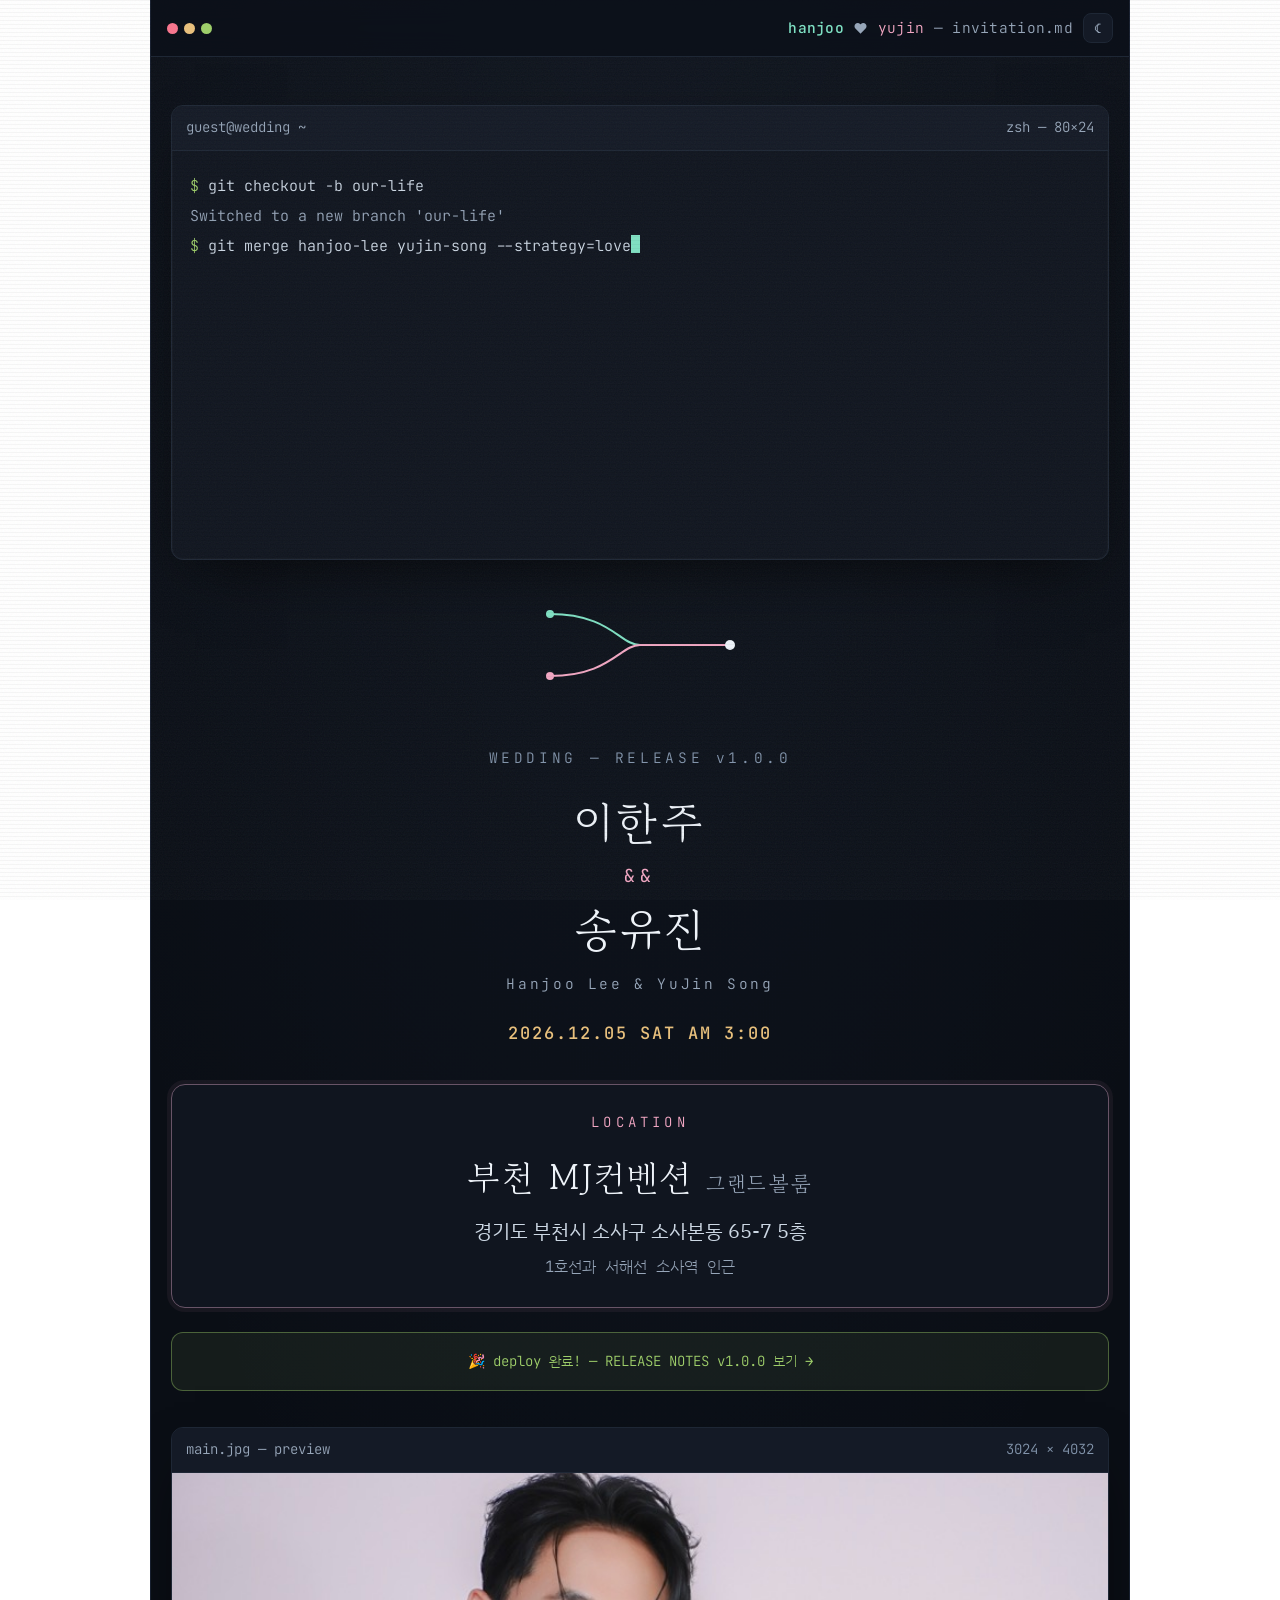
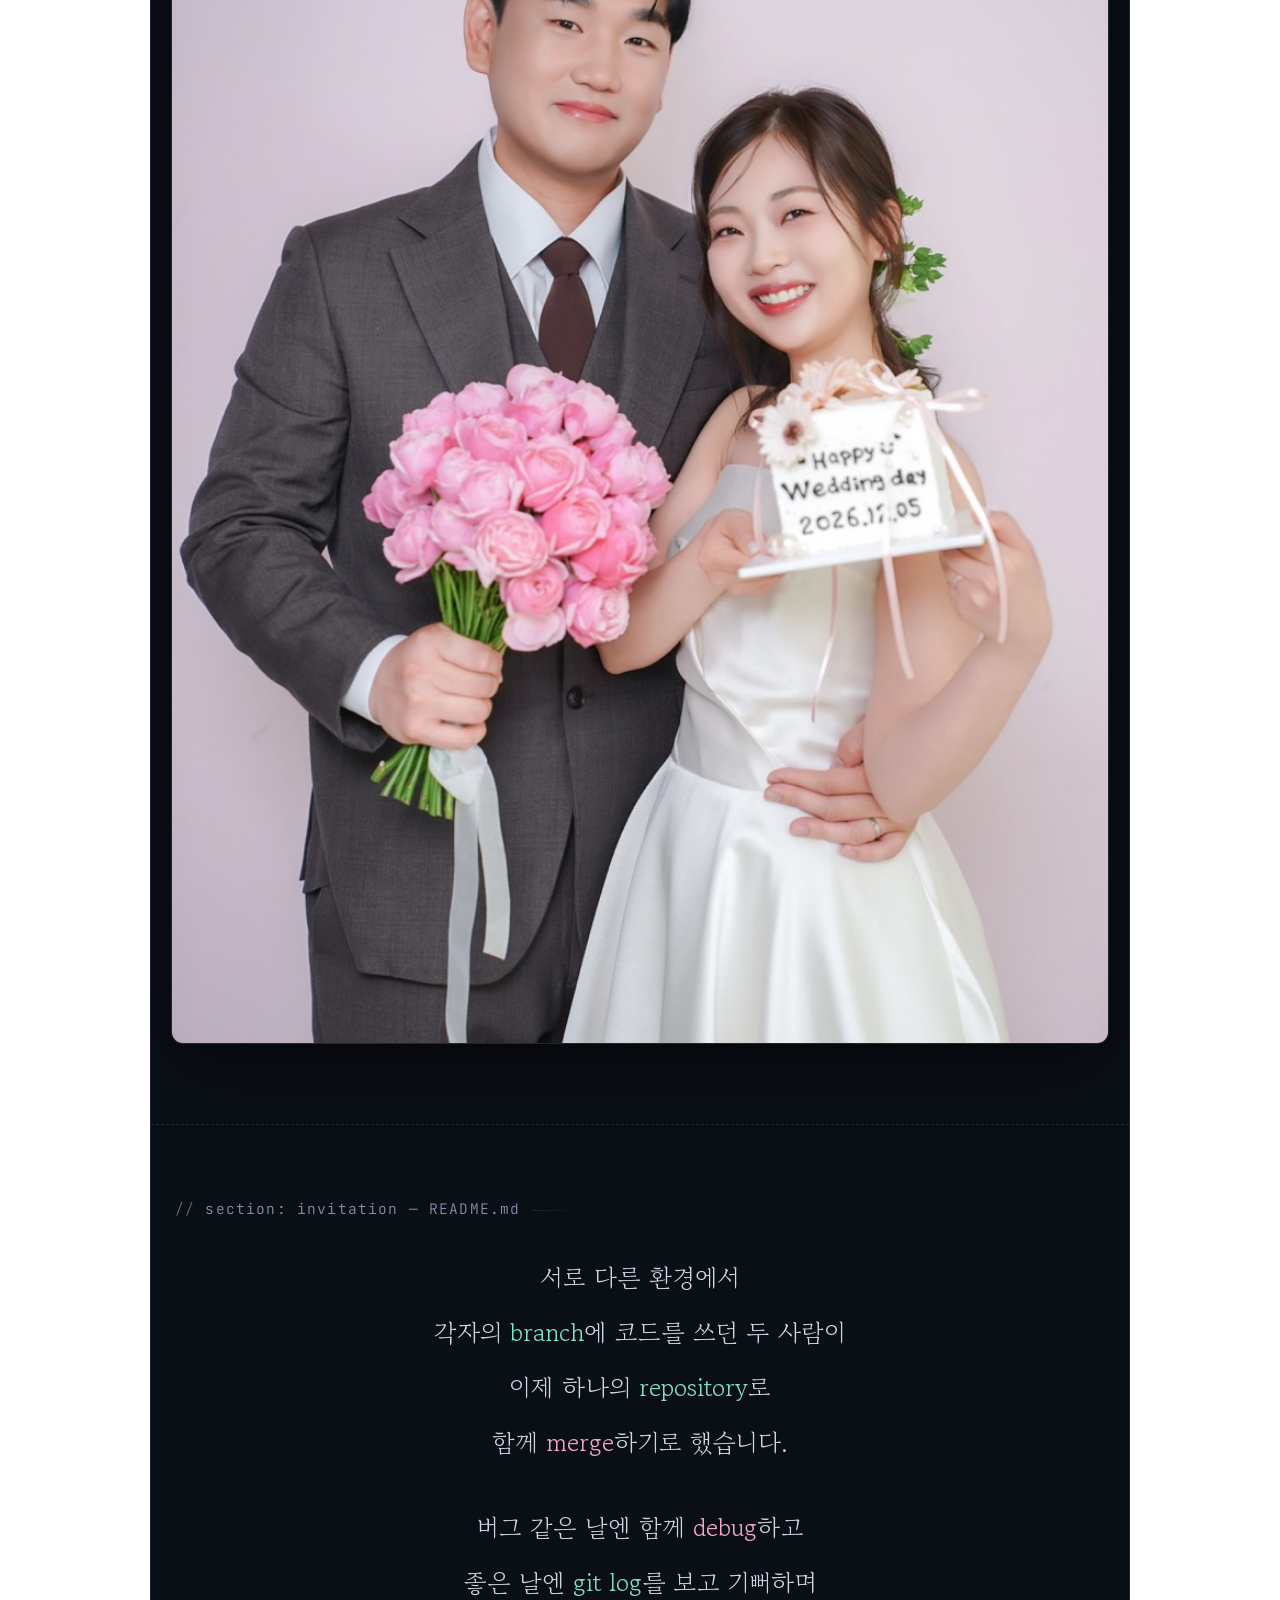
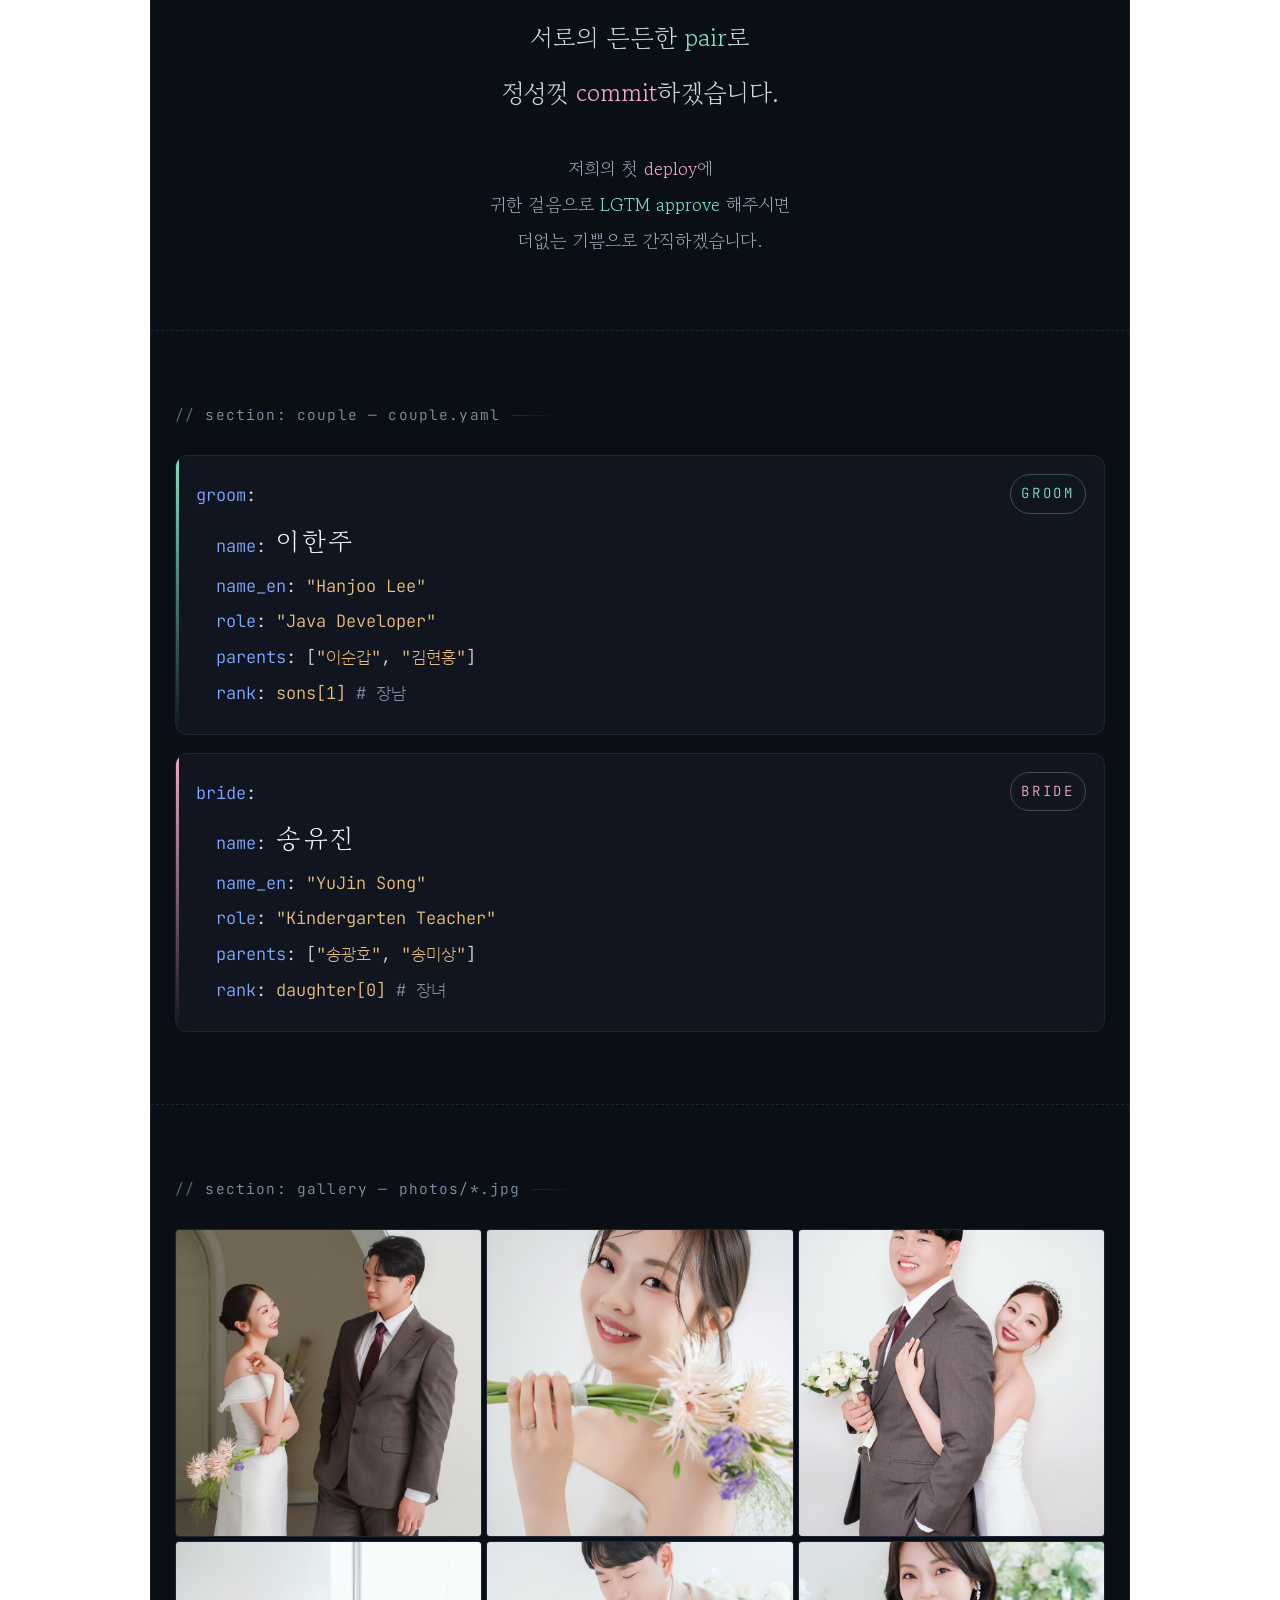
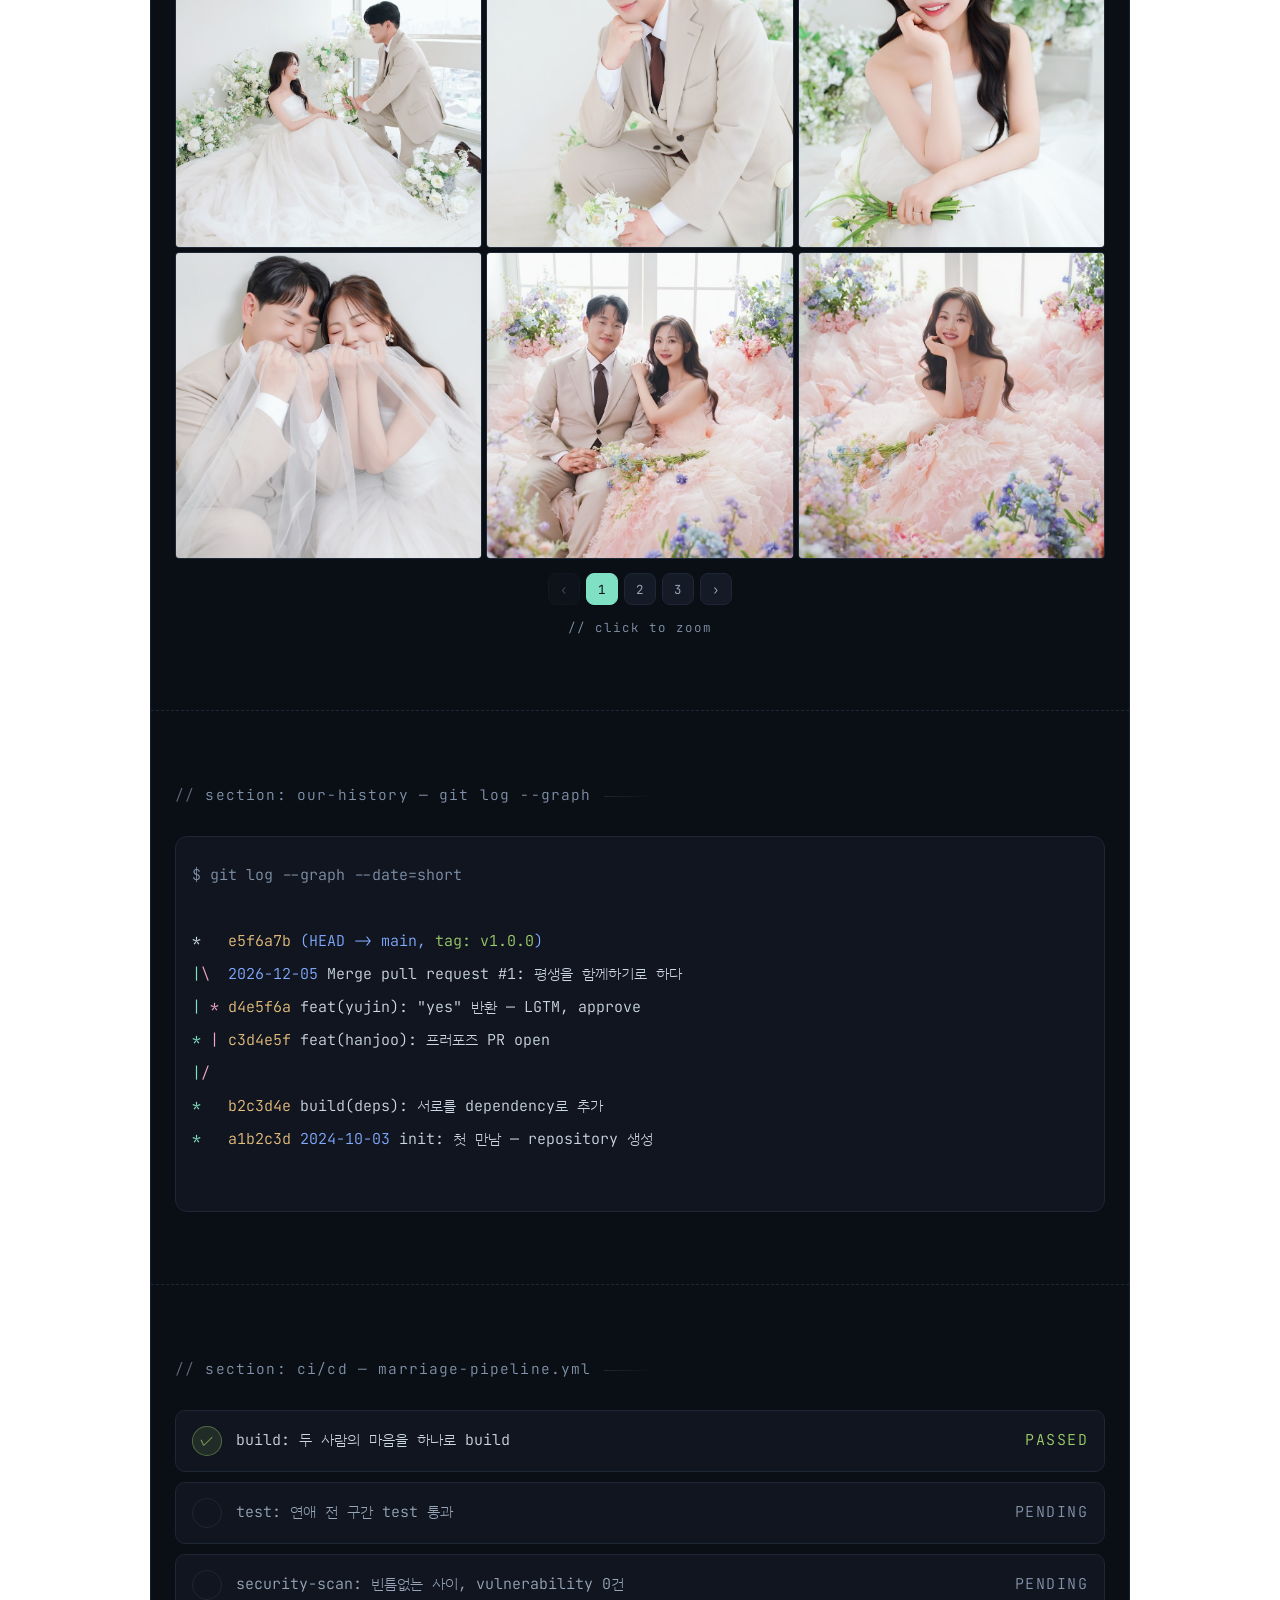
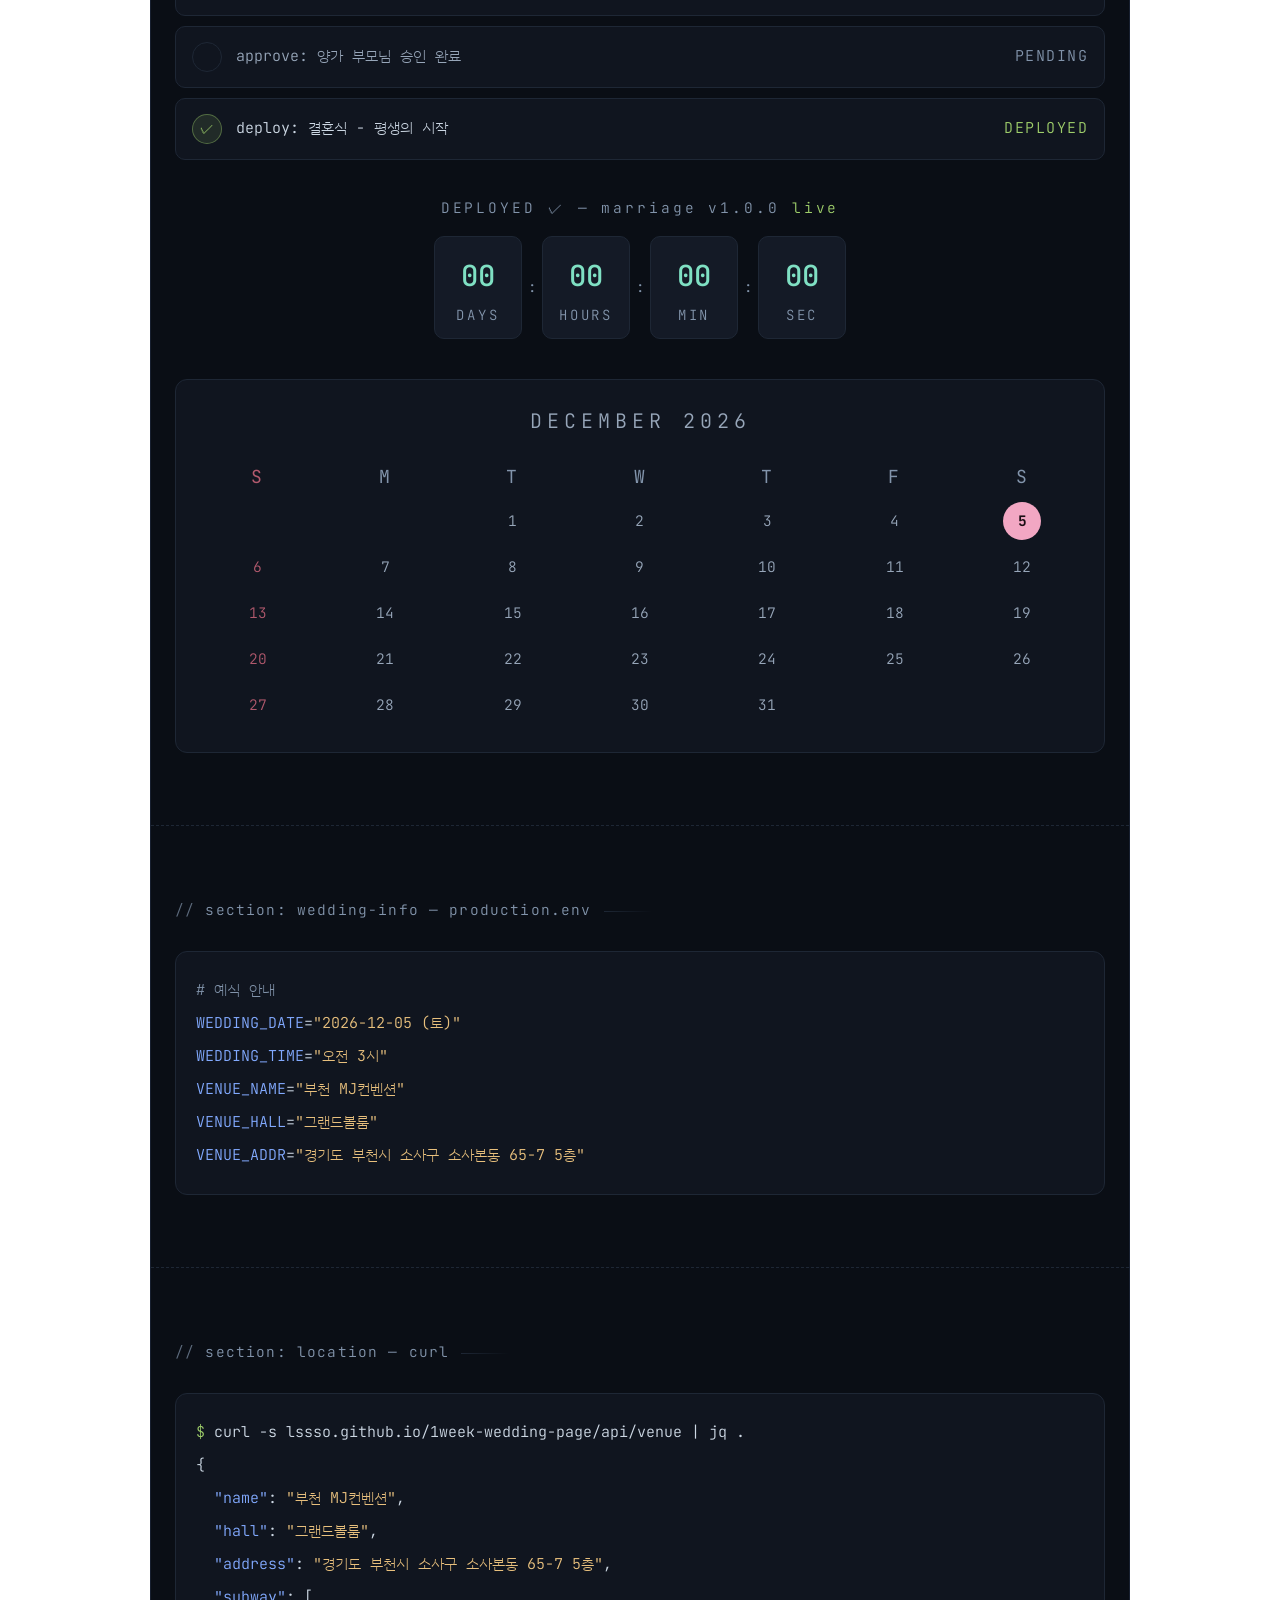
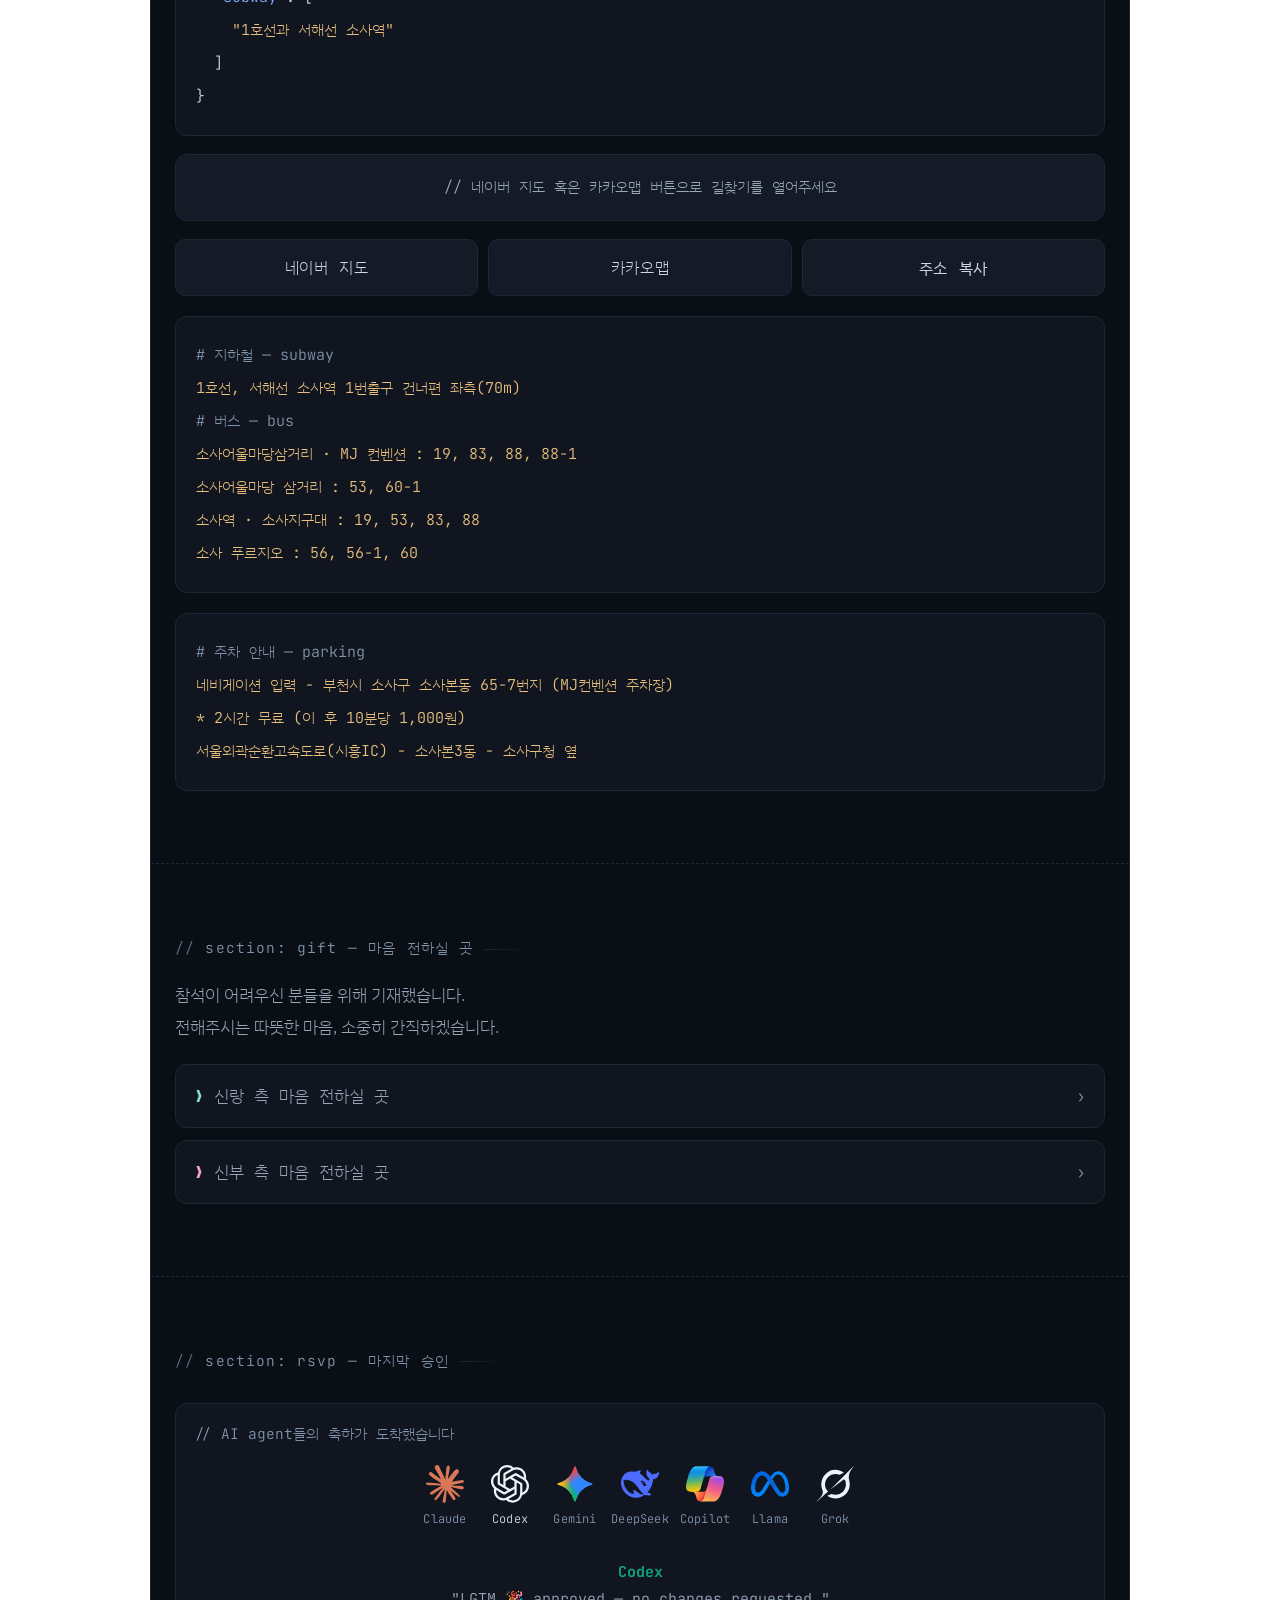
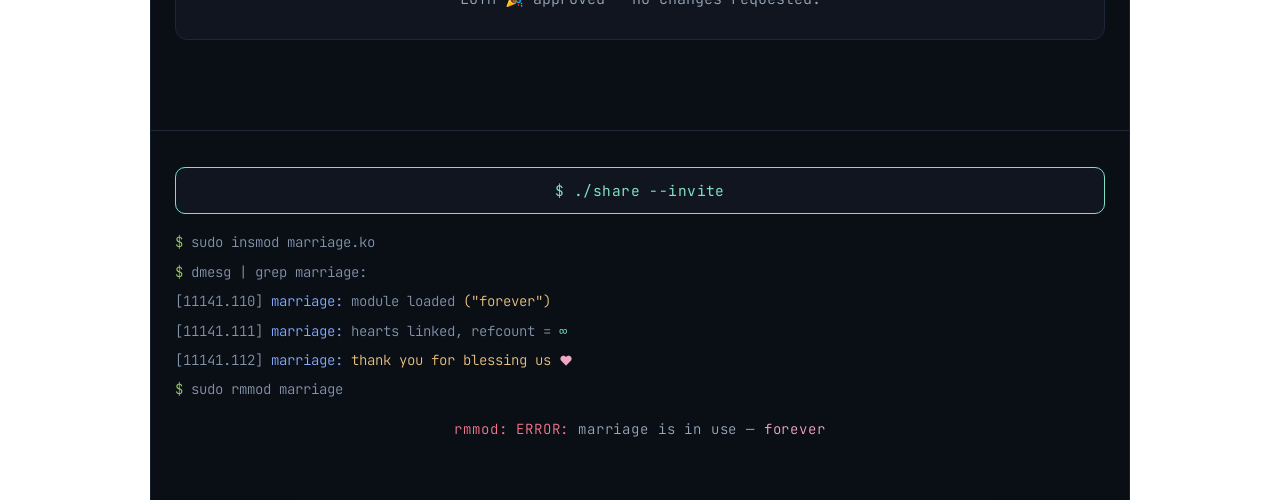
==== developer.html @ dbedeae0 "Deploy wedding invitation" ====
<!DOCTYPE html>
<html lang="ko">
<head>
  <meta charset="UTF-8" />
  <meta name="viewport" content="width=device-width, initial-scale=1.0, maximum-scale=1.0, user-scalable=no, viewport-fit=cover" />

  <title>이한주 ❤️ 송유진 결혼합니다 🎉</title>
  <meta name="description" content="2026년 12월 5일 토요일 오후  부천 MJ컨벤션 그랜드볼룸. 이한주 ♥ 송유진 결혼합니다." />

  <!-- 카카오톡/SNS 공유 미리보기 (Open Graph)
       ?v= cache busting은 배포마다 server가 자동 부여. 사진 교체 후엔 카카오 디버거로 재스크랩. -->
  <meta property="og:type" content="website" />
  <meta property="og:site_name" content="이한주 ❤️ 송유진 결혼합니다 🎉" />
  <meta property="og:locale" content="ko_KR" />
  <meta property="og:title" content="이한주 ❤️ 송유진 결혼합니다 🎉" />
  <meta property="og:description" content="2026년 12월 5일 토요일 오후  부천 MJ컨벤션 그랜드볼룸" />
  <meta property="og:url" content="https://lssso.github.io/1week-wedding-page/developer.html" />
  <meta property="og:image" content="https://lssso.github.io/1week-wedding-page/photos/og_thumbnail.jpg" />
  <meta property="og:image:type" content="image/jpeg" />
  <meta property="og:image:width" content="1143" />
  <meta property="og:image:height" content="1600" />
  <meta property="og:image:alt" content="이한주 ❤️ 송유진 결혼합니다 🎉" />
  <meta name="twitter:card" content="summary_large_image" />

  <link rel="preconnect" href="https://fonts.googleapis.com" />
  <link rel="preconnect" href="https://fonts.gstatic.com" crossorigin />
  <link href="https://fonts.googleapis.com/css2?family=JetBrains+Mono:ital,wght@0,300;0,400;0,500;0,700;1,400&family=Gowun+Batang:wght@400;700&family=IBM+Plex+Sans+KR:wght@300;400;500&display=swap" rel="stylesheet" />

  <link rel="stylesheet" href="css/developer.css?v=ceb12e35" />
</head>

<body>
<div class="phone">

  <!-- editor 상단바 -->
  <header class="editor-bar">
    <div class="dots"><i></i><i></i><i></i></div>
    <div class="tab"><b>hanjoo</b> ♥ <em>yujin</em><span class="fname"> — invitation.md</span></div>
    <button class="theme-toggle" id="themeToggle" type="button" aria-label="테마 전환">☾</button>
  </header>


  <!-- HERO: terminal, 이름, 장소, main 사진 -->
  <section id="hero">

    <!-- terminal 창: git merge typing 연출 -->
    <div class="term">
      <div class="term-head">
        <span>guest@wedding ~</span>
        <span>zsh — 80×24</span>
      </div>
      <div class="term-body" id="termBody"></div>
    </div>

    <!-- 두 branch가 하나로 합쳐지는 graph -->
    <svg class="merge-fig rv" viewBox="0 0 220 90" aria-hidden="true">
      <path class="br-g" d="M20 14 C 80 14, 90 45, 110 45 L 200 45" />
      <path class="br-b" d="M20 76 C 80 76, 90 45, 110 45 L 200 45" />
      <circle class="dot-g" cx="20" cy="14" r="4" />
      <circle class="dot-b" cx="20" cy="76" r="4" />
      <circle class="dot-m" cx="200" cy="45" r="5" />
    </svg>

    <div class="hero-names rv d1">
      <div class="ver">WEDDING — RELEASE v1.0.0</div>
      <h1>이한주<span class="amp">&amp;&amp;</span>송유진</h1>
      <div class="eng">Hanjoo Lee &amp; YuJin Song</div>
      <div class="date-line">
        <b id="heroDate">2026.12.05 SAT PM 12:00</b>
      </div>
    </div>

    <!-- 장소 banner. 사진보다 먼저, 또렷하게 보여준다. -->
    <div class="venue-banner rv d2">
      <div class="vb-label">LOCATION</div>
      <div class="vb-name">부천 MJ컨벤션 <small>그랜드볼룸</small></div>
      <div class="vb-addr">경기도 부천시 소사구 소사본동 65-7 5층</div>
      <div class="vb-sub">1호선과 서해선 소사역 인근</div>
    </div>

    <!-- hidden page 입구. 예식 시각이 지나면 JS가 노출한다. -->
    <a class="release-banner" id="releaseBanner" href="release.html">
      🎉 deploy 완료! — RELEASE NOTES v1.0.0 보기 →
    </a>

    <!-- main 웨딩 사진 (image viewer frame) -->
    <div class="photo-frame rv d3">
      <div class="ph-head">
        <span>main.jpg — preview</span>
        <span>3024 × 4032</span>
      </div>
      <div class="ph-body" id="mainPhoto"></div>
    </div>
  </section>


  <!-- 초대 문구 -->
  <section id="invite">
    <div class="sec-label rv">section: invitation — README.md</div>

    <div class="readme rv d1">
      <p>
        서로 다른 환경에서<br />
        각자의 <span class="hl-g">branch</span>에 코드를 쓰던 두 사람이<br />
        이제 하나의 <span class="hl-g">repository</span>로<br />
        함께 <span class="hl-b">merge</span>하기로 했습니다.
      </p>
      <p>
        버그 같은 날엔 함께 <span class="hl-b">debug</span>하고<br />
        좋은 날엔 <span class="hl-g">git log</span>를 보고 기뻐하며<br />
        서로의 든든한 <span class="hl-g">pair</span>로<br />
        정성껏 <span class="hl-b">commit</span>하겠습니다.
      </p>
      <p class="small">
        저희의 첫 <span class="hl-b">deploy</span>에<br />
        귀한 걸음으로 <span class="hl-g">LGTM approve</span> 해주시면<br />
        더없는 기쁨으로 간직하겠습니다.
      </p>
    </div>
  </section>


  <!-- 신랑 & 신부 -->
  <section id="couple">
    <div class="sec-label rv">section: couple — couple.yaml</div>

    <div class="yaml-card groom rv d1">
      <span class="who">GROOM</span>
      <div><span class="key">groom</span>:</div>
      <div>&nbsp;&nbsp;<span class="key">name</span>: <span class="big-name">이한주</span></div>
      <div>&nbsp;&nbsp;<span class="key">name_en</span>: <span class="str">"Hanjoo Lee"</span></div>
      <div>&nbsp;&nbsp;<span class="key">role</span>: <span class="str">"Java Developer"</span></div>
      <div>&nbsp;&nbsp;<span class="key">parents</span>: [<span class="str">"이순갑"</span>, <span class="str">"김현홍"</span>]</div>
      <div>&nbsp;&nbsp;<span class="key">rank</span>: <span class="str">sons[1]</span>  <span class="cmt"># 장남</span></div>
    </div>

    <div class="yaml-card bride rv d2">
      <span class="who">BRIDE</span>
      <div><span class="key">bride</span>:</div>
      <div>&nbsp;&nbsp;<span class="key">name</span>: <span class="big-name">송유진</span></div>
      <div>&nbsp;&nbsp;<span class="key">name_en</span>: <span class="str">"YuJin Song"</span></div>
      <div>&nbsp;&nbsp;<span class="key">role</span>: <span class="str">"Kindergarten Teacher"</span></div>
      <div>&nbsp;&nbsp;<span class="key">parents</span>: [<span class="str">"송광호"</span>, <span class="str">"송미상"</span>]</div>
      <div>&nbsp;&nbsp;<span class="key">rank</span>: <span class="str">daughter[0]</span>  <span class="cmt"># 장녀</span></div>
    </div>
  </section>


  <!-- gallery (가로 swipe) -->
  <section id="gallery-sec">
    <div class="sec-label rv">section: gallery — photos/*.jpg</div>
    <div class="gallery" id="gallery">
      <!-- js/developer.js가 CONFIG.photos.gallery를 보고 자동 생성한다 -->
    </div>
    <div class="gallery-hint rv">// click to zoom</div>
  </section>


  <!-- 우리의 기록 (git log) -->
  <section id="timeline">
    <div class="sec-label rv">section: our-history — git log --graph</div>

    <pre class="gitlog rv d1">
<span class="dim">$ git log --graph --date=short</span>

*   <span class="h">e5f6a7b</span> <span class="head">(HEAD -&gt; main, </span><span class="tag">tag: v1.0.0</span><span class="head">)</span>
<span class="g">|</span><span class="b">\</span>  <span class="date">2026-12-05</span> <span class="msg">Merge pull request #1: 평생을 함께하기로 하다</span>
<span class="g">|</span> <span class="b">*</span> <span class="h">d4e5f6a</span> <span class="msg">feat(yujin): "yes" 반환 — LGTM, approve</span>
<span class="g">*</span> <span class="b">|</span> <span class="h">c3d4e5f</span> <span class="msg">feat(hanjoo): 프러포즈 PR open</span>
<span class="g">|</span><span class="b">/</span>
<span class="g">*</span>   <span class="h">b2c3d4e</span> <span class="msg">build(deps): 서로를 dependency로 추가</span>
<span class="g">*</span>   <span class="h">a1b2c3d</span> <span class="date">2024-10-03</span> <span class="msg">init: 첫 만남 — repository 생성</span>
    </pre>
  </section>


  <!-- pipeline + D-day + 달력 -->
  <section id="dday-sec">
    <div class="sec-label rv">section: ci/cd — marriage-pipeline.yml</div>

    <div class="pipeline rv d1" id="pipeline">
      <div class="pl-step"><span class="ic">✓</span><span class="nm">build: 두 사람의 마음을 하나로 build</span><span class="st">PENDING</span></div>
      <div class="pl-step"><span class="ic">✓</span><span class="nm">test: 연애 전 구간 test 통과</span><span class="st">PENDING</span></div>
      <div class="pl-step"><span class="ic">✓</span><span class="nm">security-scan: 빈틈없는 사이, vulnerability 0건</span><span class="st">PENDING</span></div>
      <div class="pl-step"><span class="ic">✓</span><span class="nm">approve: 양가 부모님 승인 완료</span><span class="st">PENDING</span></div>
      <div class="pl-step"><span class="ic">✓</span><span class="nm">deploy: 결혼식 - 평생의 시작</span><span class="st">PENDING</span></div>
    </div>

    <div class="dday-wrap rv d2">
      <div class="dday-label">DEPLOY COUNTDOWN — D-<span id="ddayNum">000</span></div>
      <div class="dday">
        <div class="dd-cell"><b id="cdD">00</b><span>DAYS</span></div>
        <div class="dd-sep">:</div>
        <div class="dd-cell"><b id="cdH">00</b><span>HOURS</span></div>
        <div class="dd-sep">:</div>
        <div class="dd-cell"><b id="cdM">00</b><span>MIN</span></div>
        <div class="dd-sep">:</div>
        <div class="dd-cell"><b id="cdS">00</b><span>SEC</span></div>
      </div>
    </div>

    <div class="cal rv d3">
      <div class="cal-title" id="calTitle">DECEMBER 2026</div>
      <table id="calTable" aria-label="예식 달력"></table>
    </div>
  </section>


  <!-- 예식 정보 -->
  <section id="info">
    <div class="sec-label rv">section: wedding-info — production.env</div>

    <div class="envblock rv d1">
      <div><span class="c"># 예식 안내</span></div>
      <div><span class="k">WEDDING_DATE</span>=<span class="v" id="envDate">"2026-12-05 (토)"</span></div>
      <div><span class="k">WEDDING_TIME</span>=<span class="v" id="envTime">"오전 11시"</span></div>
      <div><span class="k">VENUE_NAME</span>=<span class="v">"부천 MJ컨벤션"</span></div>
      <div><span class="k">VENUE_HALL</span>=<span class="v">"그랜드볼룸"</span></div>
      <div><span class="k">VENUE_ADDR</span>=<span class="v">"경기도 부천시 소사구 소사본동 65-7 5층"</span></div>
    </div>
  </section>


  <!-- 오시는 길 -->
  <section id="location">
    <div class="sec-label rv">section: location — curl</div>

    <div class="envblock rv d1">
      <div><span class="p">$</span> curl -s lssso.github.io/1week-wedding-page/api/venue | jq .</div>
      <div>{</div>
      <div>&nbsp;&nbsp;<span class="k">"name"</span>: <span class="v">"부천 MJ컨벤션"</span>,</div>
      <div>&nbsp;&nbsp;<span class="k">"hall"</span>: <span class="v">"그랜드볼룸"</span>,</div>
      <div>&nbsp;&nbsp;<span class="k">"address"</span>: <span class="v">"경기도 부천시 소사구 소사본동 65-7 5층"</span>,</div>
      <div>&nbsp;&nbsp;<span class="k">"subway"</span>: [</div>
      <div>&nbsp;&nbsp;&nbsp;&nbsp;<span class="v">"1호선과 서해선 소사역"</span></div>
      <div>&nbsp;&nbsp;]</div>
      <div>}</div>
    </div>

    <!-- 네이버 지도 embed. 키가 있으면 js/config.js가 지도를 그린다. -->
    <div class="map-embed" id="naverMap" aria-label="예식장 위치 지도">
      <div class="map-note">// 네이버 지도 혹은 카카오맵 버튼으로 길찾기를 열어주세요</div>
    </div>

    <div class="btn-row rv d2">
      <a class="btn" href="https://map.naver.com/p/search/MJ컨벤션%20소사본동%2065-7" target="_blank" rel="noopener">네이버 지도</a>
      <a class="btn rose" href="https://map.kakao.com/link/to/MJ컨벤션,37.4819407,126.7984955" target="_blank" rel="noopener">카카오맵</a>
      <button class="btn" id="copyAddr" type="button">주소 복사</button>
    </div>

    <div class="envblock rv d3">
      <div><span class="c"># 지하철 — subway</span></div>
      <div class="v">1호선, 서해선  소사역 1번출구 건너편 좌측(70m)</div>
      <div><span class="c"># 버스 — bus</span></div>
      <div class="v">소사어울마당삼거리 · MJ 컨벤션 : 19, 83, 88, 88-1<br />소사어울마당 삼거리 : 53, 60-1<br />소사역 · 소사지구대 : 19, 53, 83, 88<br />소사 푸르지오 : 56, 56-1, 60</div>
    </div>

    <div class="envblock rv d3">
      <div><span class="c"># 주차 안내 — parking</span></div>
      <div class="v">네비게이션 입력 - 부천시 소사구 소사본동 65-7번지 (MJ컨벤션 주차장)<br />* 2시간 무료 (이 후 10분당 1,000원)<br />서울외곽순환고속도로(시흥IC) - 소사본3동 - 소사구청 옆</div>
    </div>
  </section>


  <!-- 마음 전하실 곳 -->
  <section id="gift">
    <div class="sec-label rv">section: gift — 마음 전하실 곳</div>
    <p class="gift-note rv">
      참석이 어려우신 분들을 위해 기재했습니다.<br />
      전해주시는 따뜻한 마음, 소중히 간직하겠습니다.
    </p>

    <!-- 계좌는 invitation.conf 에만 있다.
         심어 둔 난독화 blob을 js/private.js가 풀어 그리며, 정적 파일에는 평문이 없다. -->
    <details class="gift rv d1">
      <summary><span style="color: var(--mint)">❯</span> 신랑 측 마음 전하실 곳 <span class="arrow">›</span></summary>
      <div class="acc-list" data-acc="groom" data-copy-label="copy"></div>
    </details>

    <details class="gift rv d2">
      <summary><span style="color: var(--rose)">❯</span> 신부 측 마음 전하실 곳 <span class="arrow">›</span></summary>
      <div class="acc-list" data-acc="bride" data-copy-label="copy"></div>
    </details>
  </section>


  <!-- RSVP (deploy) -->
  <section id="deploy">
    <div class="sec-label rv">section: rsvp — 마지막 승인</div>
    <p class="readme rv d1" style="font-size: 18px">
      저희 두 사람의 시작을<br />축하의 마음으로 approve해 주세요.
    </p>

    <!-- AI agent들의 축하. SVG 캐릭터가 차례로 한 마디씩 한다(js/developer.js에서 생성). -->
    <div class="ai-guests rv d2">
      <div class="ai-head">// AI agent들의 축하가 먼저 도착했습니다</div>
      <div class="ai-cast" id="aiCast" aria-hidden="true"></div>
      <div class="ai-msg" id="aiMsg"></div>
    </div>

    <div class="deploy-line rv d3">
      <span class="deploy-prompt" aria-hidden="true">$</span>
      <input class="deploy-input" id="deployInput" type="text" maxlength="50"
             placeholder="echo '축하 한마디' (선택, 최대 50자)" autocomplete="off" />
    </div>
    <p class="input-hint rv d3">// 입력하지 않으시면 랜덤한 축하 메세지가 발송됩니다</p>
    <button class="deploy-btn rv d3" id="deployBtn" type="button">$ approve --deploy wedding</button>
    <div class="deploy-msg" id="deployMsg"></div>

    <!-- 축하 log: 누가(익명) 언제 승인했는지 tail -f 처럼 표시 -->
    <div class="approval-log rv d4">
      <!-- 개발자 version은 git 명령어로 통일한다. 아래 '더보기' button도 git log다. terminal version은 tail을 쓴다. -->
      <div class="al-head"><span class="p">$</span> <span class="cmd">git log --oneline --all</span></div>
      <!-- 목록(.al-lines)만 세로로 scroll한다. 합계(.al-total)는 scroll 영역 밖에 둬 항상 보인다.
           맨 끝의 '더보기'를 누르면 20건씩 이어 붙는다(config.js의 loadMoreApprovals). -->
      <div class="al-lines" id="alLines"></div>
      <div class="al-total" id="alTotal"></div>
    </div>
  </section>


  <!-- footer (strace) -->
  <footer>
    <button class="share-btn" id="shareBtn" type="button">$ ./share --invite</button>
    <!-- <div class="version-links">
      <a class="version-link" href="main.html">🤵👰 일반 버전</a>
      <a class="version-link" href="terminal.html">$_ 터미널 버전</a>
    </div> -->

    <div class="ft-line"><span class="p" style="color: var(--green)">$</span> sudo insmod marriage.ko</div>
    <div class="ft-line"><span class="p" style="color: var(--green)">$</span> dmesg | grep marriage:</div>
    <div class="ft-line"><span class="dim">[11141.110]</span> <span class="sys">marriage:</span> module loaded <span class="str">("forever")</span></div>
    <div class="ft-line"><span class="dim">[11141.111]</span> <span class="sys">marriage:</span> hearts linked, refcount = <span class="num">∞</span></div>
    <div class="ft-line"><span class="dim">[11141.112]</span> <span class="sys">marriage:</span> <span class="str">thank you for blessing us <span class="heart">♥</span></span></div>
    <div class="ft-line"><span class="p" style="color: var(--green)">$</span> sudo rmmod marriage</div>
    <div class="ft-line exit"><span class="err">rmmod: ERROR:</span> marriage is in use — <span class="heart">forever</span></div>
  </footer>
</div>


<!-- lightbox (사진 크게 보기) -->
<div class="lightbox" id="lightbox" role="dialog" aria-label="사진 크게 보기">
  <img id="lightboxImg" src="" alt="웨딩 사진" />
  <div class="lb-cap" id="lightboxCap"></div>
  <button class="lb-close" id="lbClose" type="button" aria-label="닫기">✕</button>
  <button class="lb-prev" id="lbPrev" type="button" aria-label="이전 사진">‹</button>
  <button class="lb-next" id="lbNext" type="button" aria-label="다음 사진">›</button>
</div>

<script src="js/data.js?v=ceb12e35"></script><script src="js/config.js?v=ceb12e35"></script>
<script src="js/private.js?v=ceb12e35"></script>
<script src="js/developer.js?v=ceb12e35"></script>
</body>
</html>
---- css/developer.css ----
/*
   developer.css: 개발자 version stylesheet. developer.html과 release.html이 함께 쓴다.

   목차
   01. theme 변수 (dark 기본, light 오버라이드)
   02. base와 배경 질감
   03. layout (.phone, section)
   04. editor 상단바와 theme toggle
   05. scroll reveal animation
   06. section label (code 주석 style)
   07. HERO (terminal, 이름, merge graph, 장소 banner)
   08. main 사진, gallery, lightbox
   09. 초대 문구 (README)
   10. 신랑신부 card (couple.yaml)
   11. 깃 log 타임라인
   12. CI/CD pipeline
   13. countdown과 달력
   14. code block (.env, curl)과 button
   15. 마음 전하실 곳
   16. approve(deploy)와 confetti
   17. footer
   18. 반응형과 접근성
 */


/* 01. theme 변수 */

:root {
  /* dark theme(기본). 잉크 네이비 IDE. */
  --bg: #0a0e15;
  --bg-deep: #070a10;
  --panel: #10151f;
  --panel-2: #141a26;
  --line: #1e2735;
  --line-soft: #182030;

  --text: #cdd8e4;
  --text-bright: #eef3f9;
  --text-dim: #97a6b9;
  --comment: #8294ab;          /* 주석. 대비를 높인 값. */

  --mint: #7fe0c3;             /* 신랑 */
  --rose: #f2a7c3;             /* 신부 */
  --amber: #e8c07d;            /* 문자열 */
  --blue: #82aaff;             /* 키워드 */
  --green: #9ece6a;            /* 성공 */
  --red: #f7768e;

  --on-rose: #1a0d13;          /* rose 배경 위 글자색 */

  --bar-bg: rgba(12, 17, 26, 0.87);
  --scanline: rgba(0, 0, 0, 0.07);
  --grain-opacity: 1;
  --shadow-panel: 0 24px 60px -24px rgba(0, 0, 0, 0.8),
                  0 0 0 1px rgba(255, 255, 255, 0.02) inset;

  --mono: 'JetBrains Mono', 'IBM Plex Sans KR', monospace;
  --serif: 'Gowun Batang', serif;
  --sans: 'IBM Plex Sans KR', sans-serif;
}

[data-theme='light'] {
  /* light theme. 따뜻한 종이 질감의 페이퍼 IDE. */
  --bg: #faf8f3;
  --bg-deep: #f0ede5;
  --panel: #ffffff;
  --panel-2: #f5f2ea;
  --line: #e1dccf;
  --line-soft: #eae5d9;

  --text: #4a463e;
  --text-bright: #28251f;
  --text-dim: #6d675c;
  --comment: #837b6c;

  --mint: #0c8f6f;
  --rose: #c94f7c;
  --amber: #9a6a12;
  --blue: #2f63c9;
  --green: #4e8a23;
  --red: #d6336c;

  --on-rose: #ffffff;

  --bar-bg: rgba(255, 253, 248, 0.88);
  --scanline: rgba(0, 0, 0, 0.025);
  --grain-opacity: 0.55;
  --shadow-panel: 0 18px 44px -22px rgba(80, 70, 50, 0.35),
                  0 0 0 1px rgba(0, 0, 0, 0.015) inset;
}


/* 02. base & 배경 질감 */

* {
  margin: 0;
  padding: 0;
  box-sizing: border-box;
}

html {
  scroll-behavior: smooth;
}

body {
  /* background: var(--bg-deep); */
  color: var(--text);
  font-family: var(--sans);
  font-weight: 300;
  line-height: 1.7;
  -webkit-font-smoothing: antialiased;
  transition: background 0.4s ease, color 0.4s ease;
}

/* 필름 grain */
body::before {
  content: '';
  position: fixed;
  inset: 0;
  z-index: 50;
  pointer-events: none;
  opacity: var(--grain-opacity);
  background-image: url("data:image/svg+xml,%3Csvg xmlns='http://www.w3.org/2000/svg' width='160' height='160'%3E%3Cfilter id='n'%3E%3CfeTurbulence type='fractalNoise' baseFrequency='0.85' numOctaves='2'/%3E%3C/filter%3E%3Crect width='160' height='160' filter='url(%23n)' opacity='0.05'/%3E%3C/svg%3E");
}

/* CRT scanline */
body::after {
  content: '';
  position: fixed;
  inset: 0;
  z-index: 51;
  pointer-events: none;
  opacity: 0.5;
  background: repeating-linear-gradient(0deg, transparent 0 3px, var(--scanline) 3px 4px);
}


/* 03. layout */

.phone {
  position: relative;
  max-width: 980px;
  min-height: 100dvh;
  margin: 0 auto;
  overflow-x: hidden;
  border-left: 1px solid var(--line-soft);
  border-right: 1px solid var(--line-soft);
  background:
    radial-gradient(120% 50% at 50% -10%, color-mix(in srgb, var(--blue) 6%, transparent) 0%, transparent 60%),
    var(--bg);
  transition: background 0.4s ease;
}

section {
  position: relative;
  padding: 72px 24px;
}

section + section {
  border-top: 1px dashed var(--line);
}


/* 04. editor 상단바 + theme toggle */

.editor-bar {
  position: sticky;
  top: 0;
  z-index: 55;   /* 사진(z-index:52)보다 위. scroll할 때 사진이 상단바를 덮지 않게 한다. */
  display: flex;
  align-items: center;
  gap: 10px;
  padding: 13px 16px;
  background: var(--bar-bg);
  backdrop-filter: blur(12px);
  border-bottom: 1px solid var(--line);
  font-family: var(--mono);
  font-size: 14.5px;
  color: var(--text-dim);
}

.dots {
  display: flex;
  gap: 6px;
}

.dots i {
  width: 11px;
  height: 11px;
  border-radius: 50%;
}

.dots i:nth-child(1) { background: #f7768e; }
.dots i:nth-child(2) { background: #e8c07d; }
.dots i:nth-child(3) { background: #9ece6a; }

.editor-bar .tab {
  margin-left: auto;
  min-width: 0;
  letter-spacing: 0.02em;
  white-space: nowrap;
  overflow: hidden;
  text-overflow: ellipsis;
}

/* 아주 좁은 화면에서는 파일명을 숨겨 이름이 잘리지 않게 */
@media (max-width: 400px) {
  .editor-bar .tab .fname {
    display: none;
  }
}

.editor-bar .tab b {
  color: var(--mint);
  font-weight: 500;
}

.editor-bar .tab em {
  color: var(--rose);
  font-style: normal;
}

/* 컴팩트 icon toggle. dark는 ☾, light는 ☀ 이며 좁은 바에서도 깨지지 않는다. */
.theme-toggle {
  flex: none;
  display: grid;
  place-items: center;
  width: 30px;
  height: 30px;
  font-family: var(--mono);
  font-size: 15px;
  line-height: 1;
  color: var(--text-dim);
  background: var(--panel-2);
  border: 1px solid var(--line);
  border-radius: 8px;
  cursor: pointer;
  transition: color 0.25s, border-color 0.25s;
}

.theme-toggle:hover {
  color: var(--amber);
  border-color: var(--amber);
}


/* 05. scroll reveal animation */

.rv {
  opacity: 0;
  transform: translateY(24px);
  transition: opacity 0.9s ease, transform 0.9s cubic-bezier(0.22, 1, 0.36, 1);
}

.rv.in {
  opacity: 1;
  transform: none;
}

.rv.d1 { transition-delay: 0.12s; }
.rv.d2 { transition-delay: 0.24s; }
.rv.d3 { transition-delay: 0.36s; }
.rv.d4 { transition-delay: 0.48s; }


/* 06. section label (code 주석 style) */

.sec-label {
  margin-bottom: 28px;
  font-family: var(--mono);
  font-size: 14.5px;
  letter-spacing: 0.08em;
  color: var(--comment);
}

.sec-label::before {
  content: '// ';
  opacity: 0.7;
}

.sec-label::after {
  content: '';
  display: inline-block;
  vertical-align: middle;
  width: 48px;
  height: 1px;
  margin-left: 12px;
  background: linear-gradient(90deg, var(--line), transparent);
}


/* 07. HERO (terminal, 이름, merge graph, 장소 banner) */

#hero {
  padding: 48px 20px 80px;
}

/* terminal 창 */
.term {
  overflow: hidden;
  background: var(--panel);
  border: 1px solid var(--line);
  border-radius: 12px;
  box-shadow: var(--shadow-panel);
}

.term-head {
  display: flex;
  align-items: center;
  gap: 8px;
  padding: 10px 14px;
  background: var(--panel-2);
  border-bottom: 1px solid var(--line);
  font-family: var(--mono);
  font-size: 14px;
  color: var(--text-dim);
}

.term-head span:last-child {
  margin-left: auto;
}

.term-body {
  /* typing이 끝났을 때의 전체 높이를 미리 확보한다.
     출력 중에 아래 콘텐츠가 밀리지 않게 하려는 것이다. */
  min-height: 408px;
  padding: 20px 18px 24px;
  font-family: var(--mono);
  font-size: 15px;
  line-height: 2;
}

.t-line {
  white-space: pre-wrap;
  word-break: break-all;
}

.t-prompt { color: var(--green); }
.t-cmd    { color: var(--text); }
.t-out    { color: var(--text-dim); }
.t-mint   { color: var(--mint); }
.t-rose   { color: var(--rose); }
.t-amber  { color: var(--amber); }
.t-green  { color: var(--green); }

.cursor {
  display: inline-block;
  width: 9px;
  height: 18px;
  vertical-align: -2px;
  background: var(--mint);
  animation: blink 1s steps(1) infinite;
}

@keyframes blink {
  50% { opacity: 0; }
}

/* 두 branch가 합쳐지는 SVG */
.merge-fig {
  display: block;
  width: 220px;
  margin: 40px auto 0;
}

.merge-fig path {
  fill: none;
  stroke-width: 2;
  stroke-linecap: round;
}

.merge-fig .br-g {
  stroke: var(--mint);
  stroke-dasharray: 300;
  stroke-dashoffset: 300;
}

.merge-fig .br-b {
  stroke: var(--rose);
  stroke-dasharray: 300;
  stroke-dashoffset: 300;
}

.merge-fig.in .br-g,
.merge-fig.in .br-b {
  animation: draw 2.2s ease forwards 0.3s;
}

.merge-fig circle {
  opacity: 0;
}

.merge-fig .dot-g { fill: var(--mint); }
.merge-fig .dot-b { fill: var(--rose); }
.merge-fig .dot-m { fill: var(--text-bright); }

.merge-fig.in circle {
  animation: pop 0.5s ease forwards 2.2s;
}

@keyframes draw {
  to { stroke-dashoffset: 0; }
}

@keyframes pop {
  to { opacity: 1; }
}

.hero-names {
  margin-top: 56px;
  text-align: center;
}

.hero-names .ver {
  margin-bottom: 18px;
  font-family: var(--mono);
  font-size: 14.5px;
  letter-spacing: 0.25em;
  color: var(--comment);
}

.hero-names h1 {
  font-family: var(--serif);
  font-weight: 400;
  font-size: 45px;
  line-height: 1.5;
  letter-spacing: 0.06em;
  color: var(--text-bright);
}

.hero-names h1 .amp {
  display: block;
  margin: 6px 0;
  font-family: var(--mono);
  font-size: 18px;
  letter-spacing: 0.3em;
  color: var(--rose);
}

.hero-names .eng {
  margin-top: 10px;
  font-family: var(--mono);
  font-size: 14.5px;
  letter-spacing: 0.18em;
  color: var(--text-dim);
}

.hero-names .date-line {
  margin-top: 22px;
  font-family: var(--mono);
  font-size: 17px;
  letter-spacing: 0.12em;
  color: var(--text-dim);
}

.hero-names .date-line b {
  color: var(--amber);
  font-weight: 500;
}

/* 장소 banner. 헷갈리지 않도록 시인성을 최우선으로 둔다. */
.venue-banner {
  margin-top: 36px;
  padding: 26px 20px;
  text-align: center;
  background: var(--panel);
  border: 1px solid color-mix(in srgb, var(--rose) 35%, var(--line));
  border-radius: 14px;
  box-shadow: 0 0 0 4px color-mix(in srgb, var(--rose) 6%, transparent);
}

.venue-banner .vb-label {
  font-family: var(--mono);
  font-size: 14px;
  letter-spacing: 0.3em;
  color: var(--rose);
}

.venue-banner .vb-name {
  margin-top: 12px;
  font-family: var(--serif);
  font-size: 35px;
  letter-spacing: 0.06em;
  color: var(--text-bright);
}

.venue-banner .vb-name small {
  font-size: 21px;
  color: var(--text-dim);
}

.venue-banner .vb-addr {
  margin-top: 8px;
  font-size: 20px;
  font-weight: 400;
  color: var(--text);
}

.venue-banner .vb-sub {
  margin-top: 6px;
  font-family: var(--mono);
  font-size: 15.5px;
  color: var(--text-dim);
}


/* hidden(release) page 입구 banner. 예식 시각 이후 JS가 .show를 붙인다. */
.release-banner {
  display: none;
  margin-top: 24px;
  padding: 17px 16px;
  text-align: center;
  text-decoration: none;
  background: color-mix(in srgb, var(--green) 8%, transparent);
  border: 1px solid color-mix(in srgb, var(--green) 40%, transparent);
  border-radius: 12px;
  font-family: var(--mono);
  font-size: 14px;
  color: var(--green);
  animation: banner-glow 2.4s ease infinite;
}

.release-banner.show {
  display: block;
}

@keyframes banner-glow {
  0%, 100% { box-shadow: 0 0 16px color-mix(in srgb, var(--green) 12%, transparent); }
  50%      { box-shadow: 0 0 36px color-mix(in srgb, var(--green) 26%, transparent); }
}


/* 08. main 사진 & 가로 gallery & lightbox */

/* image viewer 창 frame (main 사진) */
.photo-frame {
  overflow: hidden;
  margin-top: 36px;
  background: var(--panel);
  border: 1px solid var(--line);
  border-radius: 12px;
  box-shadow: var(--shadow-panel);
}

.photo-frame .ph-head {
  display: flex;
  align-items: center;
  gap: 8px;
  padding: 10px 14px;
  background: var(--panel-2);
  border-bottom: 1px solid var(--line);
  font-family: var(--mono);
  font-size: 14px;
  color: var(--text-dim);
}

.photo-frame .ph-head span:last-child {
  margin-left: auto;
  color: var(--comment);
}

.photo-frame .ph-body {
  aspect-ratio: 4 / 5;
}

/* gallery. 3x3 grid에 pagination. */
.gallery {
  display: grid;
  grid-template-columns: repeat(3, 1fr);
  gap: 4px;
}

.g-item {
  position: relative;
  aspect-ratio: 1 / 1;
  overflow: hidden;
  border: 1px solid var(--line);
  border-radius: 4px;
  background: var(--panel);
  cursor: pointer;
  transition: border-color 0.3s ease;
}

.g-item:hover {
  border-color: color-mix(in srgb, var(--rose) 45%, transparent);
}


/* gallery 안내 */
.gallery-hint {
  margin-top: 12px;
  text-align: center;
  font-family: var(--mono);
  font-size: 12.5px;
  letter-spacing: 0.08em;
  color: var(--comment);
}

/* gallery pagination */
.gallery-pager {
  display: flex;
  justify-content: center;
  flex-wrap: wrap;
  gap: 6px;
  margin-top: 14px;
}

.gallery-pager .pg-btn {
  min-width: 32px;
  height: 32px;
  padding: 0 8px;
  -webkit-appearance: none;   /* iOS의 native button rendering을 끈다. active 숫자가 안 보이던 문제를 막는다. */
  appearance: none;
  background: var(--panel-2);
  border: 1px solid var(--line);
  border-radius: 8px;
  font-family: var(--mono);
  font-size: 12.5px;
  color: var(--text-dim);
  cursor: pointer;
  transition: border-color 0.25s, color 0.25s, background 0.25s;
}

/* hover는 실제 pointer(마우스) 기기에서만 적용한다.
   touch에서는 tap한 뒤 :hover가 고착돼 비활성 page button이 활성(mint 테두리)처럼 보였다. */
@media (hover: hover) {
  .gallery-pager .pg-btn:hover:not(:disabled) {
    border-color: var(--mint);
    color: var(--mint);
  }
}

.gallery-pager .pg-btn.active {
  background: var(--mint);
  border-color: var(--mint);
  color: var(--bg);
  -webkit-text-fill-color: var(--bg);   /* iOS: color가 무시돼 숫자가 안 보이던 것 강제 지정 */
}

.gallery-pager .pg-btn:disabled {
  opacity: 0.4;
  cursor: default;
}

/* 실제 사진 */
.g-item img,
.ph-body img {
  display: block;
  width: 100%;
  height: 100%;
  object-fit: cover;
}

/* 사진 위에 그어지던 CRT scanline(body::after, z-index:51)과 grain(z-index:50)을
   사진 영역에서만 걷어낸다. 사진 container를 overlay 위로 올리는 방식이고,
   나머지 UI는 CRT 톤을 그대로 유지한다.
   상단바 .editor-bar는 z-index:55라 사진보다 위에 있어, scroll해도 사진이 바를 덮지 않는다.
   주의: .gallery도 반드시 함께 올린다. developer.js의 page 넘김 전환이 #gallery에
     inline transform: translateX(0)을 남기는데, translateX(0)도 none이 아니라서
     stacking context를 새로 만든다. 그러면 자식 .g-item의 z-index:52가 .gallery 안에
     갇혀 root scanline(51) 아래로 내려가고, page를 넘긴 뒤부터 사진에 가로줄이 생긴다.
     그래서 transform을 받는 .gallery container 자체를 scanline 위(52)로 올려 고정한다. */
.photo-frame,
.gallery,
.g-item {
  position: relative;
  z-index: 52;
}

/* 사진이 아직 없을 때의 placeholder */
.ph-placeholder {
  display: flex;
  flex-direction: column;
  align-items: center;
  justify-content: center;
  gap: 8px;
  width: 100%;
  height: 100%;
  background:
    linear-gradient(135deg,
      color-mix(in srgb, var(--mint) 7%, transparent),
      color-mix(in srgb, var(--rose) 9%, transparent));
  border: 1px dashed color-mix(in srgb, var(--text-dim) 40%, transparent);
  border-radius: inherit;
  font-family: var(--mono);
  text-align: center;
}

.ph-placeholder .ico {
  font-size: 28px;
  opacity: 0.75;
}

.ph-placeholder .fn {
  font-size: 12.5px;
  color: var(--text-dim);
}

.ph-placeholder .hint {
  font-size: 11px;
  color: var(--comment);
}

/* lightbox */
.lightbox {
  position: fixed;
  inset: 0;
  z-index: 100;
  display: none;
  align-items: center;
  justify-content: center;
  background: rgba(4, 6, 10, 0.92);
  backdrop-filter: blur(8px);
}

.lightbox.open {
  display: flex;
}

.lightbox img {
  max-width: 92vw;
  max-height: 78vh;
  border-radius: 10px;
  box-shadow: 0 30px 80px rgba(0, 0, 0, 0.6);
}

.lightbox .lb-cap {
  position: absolute;
  bottom: 32px;
  left: 50%;
  transform: translateX(-50%);
  font-family: var(--mono);
  font-size: 13.5px;
  color: #aebccb;
}

.lightbox button {
  position: absolute;
  display: grid;
  place-items: center;
  width: 46px;
  height: 46px;
  background: rgba(0, 0, 0, 0.55);              /* 시인성↑: 어두운 알약 + 밝은 테두리 (일반 version과 통일) */
  border: 1.5px solid rgba(255, 255, 255, 0.7);
  border-radius: 50%;
  color: #fff;
  font-family: var(--mono);
  font-size: 20px;
  cursor: pointer;
  box-shadow: 0 2px 14px rgba(0, 0, 0, 0.55);
  -webkit-backdrop-filter: blur(2px);
  backdrop-filter: blur(2px);
  transition: background 0.2s, transform 0.15s;
}

.lightbox button:hover  { background: rgba(0, 0, 0, 0.78); }
.lightbox button:active { transform: scale(0.93); }

/* main(index) version과 통일한다. 닫기는 상단 우측에 작게, 이전과 다음은 사진 좌우 끝에
   세로 중앙으로 약간 투명하게 둔다. 닫기(✕)는 화살표보다 작게(34px) 줄였다. */
.lightbox .lb-close { top: 14px; right: 14px; width: 34px; height: 34px; font-size: 16px; }
.lightbox .lb-prev, .lightbox .lb-next { top: 50%; bottom: auto; transform: translateY(-50%); opacity: 0.55; }
.lightbox .lb-prev  { left: 10px; }
.lightbox .lb-next  { right: 10px; }
.lightbox .lb-prev:active, .lightbox .lb-next:active { transform: translateY(-50%) scale(0.93); }

/* 가로/짧은 화면(세로 여백 부족): 사진을 더 줄여 하단 button과 겹치지 않게 */
@media (max-height: 600px) {
  .lightbox img { max-height: 62vh; }
}


/* 09. 초대 문구 (README) */

.readme {
  font-family: var(--serif);
  font-size: 25px;
  line-height: 2.2;
  color: var(--text);
  text-align: center;
  word-break: keep-all;
}

.readme .hl-g { color: var(--mint); }
.readme .hl-b { color: var(--rose); }
.readme .hl-ok { color: var(--green); }   /* 연두. 승인과 성공(LGTM approve)에 쓴다. */

.readme p + p {
  margin-top: 30px;
}

.readme .small {
  font-size: 18px;
  line-height: 2;
  color: var(--text-dim);
}

.md-quote {
  margin: 36px 0 0;
  padding: 4px 0 4px 18px;
  border-left: 2px solid var(--rose);
  text-align: left;
  font-family: var(--serif);
  font-style: italic;
  font-size: 17px;
  color: var(--text-dim);
}


/* 10. 신랑신부 card (couple.yaml) */

.yaml-card {
  position: relative;
  overflow: hidden;
  padding: 22px 20px;
  background: var(--panel);
  border: 1px solid var(--line);
  border-radius: 12px;
  font-family: var(--mono);
  font-size: 17px;
  line-height: 2.1;
}

.yaml-card + .yaml-card {
  margin-top: 18px;
}

.yaml-card::before {
  content: '';
  position: absolute;
  top: 0;
  bottom: 0;
  left: 0;
  width: 3px;
}

.yaml-card.groom::before { background: linear-gradient(var(--mint), transparent); }
.yaml-card.bride::before { background: linear-gradient(var(--rose), transparent); }

.yaml-card .key { color: var(--blue); }
.yaml-card .str { color: var(--amber); }
.yaml-card .cmt { color: var(--comment); }

.yaml-card .who {
  position: absolute;
  top: 18px;
  right: 18px;
  padding: 4px 10px;
  border: 1px solid var(--line);
  border-radius: 99px;
  font-size: 14px;
  letter-spacing: 0.2em;
}

.yaml-card.groom .who {
  color: var(--mint);
  border-color: color-mix(in srgb, var(--mint) 30%, transparent);
}

.yaml-card.bride .who {
  color: var(--rose);
  border-color: color-mix(in srgb, var(--rose) 30%, transparent);
}

.yaml-card .big-name {
  font-family: var(--serif);
  font-size: 26px;
  letter-spacing: 0.1em;
  color: var(--text-bright);
}


/* 11. 깃 log 타임라인 */

/* 좌우 scroll이 생기지 않도록 줄 길이에 맞춰 font 크기를 맞춥니다 */
.gitlog {
  overflow-x: auto;          /* 안전장치. 평소에는 scroll이 생기지 않는다. */
  padding: 22px 16px;
  background: var(--panel);
  border: 1px solid var(--line);
  border-radius: 12px;
  font-family: var(--mono);
  font-size: 15px;
  line-height: 2.2;
  white-space: pre;
}

.gitlog .g    { color: var(--mint); }
.gitlog .b    { color: var(--rose); }
.gitlog .h    { color: var(--amber); }
.gitlog .tag  { color: var(--green); }
.gitlog .head { color: var(--blue); }
.gitlog .msg  { color: var(--text); }
.gitlog .dim  { color: var(--comment); }
.gitlog .date { color: var(--blue); }


/* 12. CI/CD pipeline */

.pipeline {
  display: grid;
  gap: 10px;
}

.pl-step {
  display: flex;
  align-items: center;
  gap: 14px;
  padding: 15px 16px;
  background: var(--panel);
  border: 1px solid var(--line);
  border-radius: 10px;
  font-family: var(--mono);
  font-size: 15px;
}

.pl-step .ic {
  display: grid;
  place-items: center;
  flex: none;
  width: 30px;
  height: 30px;
  border: 1px solid var(--line);
  border-radius: 50%;
  font-size: 14px;
  color: transparent;        /* done이 되기 전까지 ✓를 숨기고 빈 원만 보여준다 */
  transition: all 0.4s ease;
}

.pl-step .nm {
  flex: 1;
  color: var(--text-dim);
  /* 한글이 음절 중간(빈틈없→는)에서 끊기지 않게 단어(공백) 경계로만 줄바꿈.
     iOS Safari는 기본이 이렇지만 Android Chrome 등은 음절로 끊어 기기마다 달리 보이던 것 통일. */
  word-break: keep-all;
  overflow-wrap: anywhere;   /* 한 단어가 줄폭을 넘는 극단적 좁은 화면에서만 예외적으로 끊어 오버플로 방지 */
}

.pl-step .st {
  flex: none;
  margin-left: auto;
  padding-left: 8px;
  min-width: 78px;
  text-align: right;
  font-size: 15px;
  letter-spacing: 0.1em;
  white-space: nowrap;
  color: var(--comment);
}

.pl-step.done .ic {
  background: color-mix(in srgb, var(--green) 12%, transparent);
  border-color: color-mix(in srgb, var(--green) 40%, transparent);
  color: var(--green);
}

.pl-step.done .nm { color: var(--text); }
.pl-step.done .st { color: var(--green); }

/* glyph(⟳) 대신 보더 링 spinner를 쓴다. 글꼴이 깨지지 않고 매끈하게 돈다. */
.pl-step.run .ic {
  border: 2px solid var(--line);
  border-top-color: var(--amber);
  color: transparent;
  animation: spin 0.9s linear infinite;
}

.pl-step.run .st {
  color: var(--amber);
}

@keyframes spin {
  to { transform: rotate(360deg); }
}


/* 13. countdown & 달력 */

.dday-wrap {
  margin-top: 36px;
  text-align: center;
}

.dday-label {
  font-family: var(--mono);
  font-size: 14.5px;
  letter-spacing: 0.2em;
  color: var(--comment);
}

.dday {
  display: flex;
  justify-content: center;
  align-items: stretch;
  gap: 6px;
  margin-top: 16px;
}

.dd-cell {
  flex: 1 1 0;
  min-width: 0;          /* 좁은 화면에서 cell이 줄어들어 가로로 안 삐져나가게 */
  max-width: 88px;
  padding: 14px 4px 10px;
  background: var(--panel-2);
  border: 1px solid var(--line);
  border-radius: 10px;
}

.dd-cell b {
  display: block;
  font-family: var(--mono);
  font-weight: 500;
  font-size: clamp(22px, 7vw, 29px);
  color: var(--mint);
  font-variant-numeric: tabular-nums;
}

.dd-cell span {
  font-family: var(--mono);
  font-size: 14px;
  letter-spacing: 0.2em;
  color: var(--comment);
}

.dd-sep {
  align-self: center;
  font-family: var(--mono);
  font-size: 14px;
  color: var(--comment);
}

/* 달력 */
.cal {
  margin-top: 40px;
  padding: 24px 18px;
  background: var(--panel);
  border: 1px solid var(--line);
  border-radius: 12px;
}

.cal-title {
  margin-bottom: 18px;
  text-align: center;
  font-family: var(--mono);
  font-size: 20px;
  letter-spacing: 0.25em;
  color: var(--text-dim);
}

.cal table {
  width: 100%;
  border-collapse: collapse;
  font-family: var(--mono);
}

.cal th {
  padding: 6px 0;
  font-size: 18px;
  font-weight: 400;
  letter-spacing: 0.1em;
  color: var(--comment);
}

/* 일요일 열은 붉게 */
.cal th:first-child,
.cal td:first-child .d {
  color: color-mix(in srgb, var(--red) 70%, transparent);
}

.cal td {
  padding: 4px 0;
  text-align: center;
}

.cal .d {
  display: inline-grid;
  place-items: center;
  width: 38px;
  height: 38px;
  border-radius: 50%;
  font-size: 14.5px;
  color: var(--text-dim);
}

.cal .d.wedding-day {
  background: var(--rose);
  color: var(--on-rose);
  font-weight: 700;
  animation: pulse 2.4s ease infinite;
}

@keyframes pulse {
  0%, 100% {
    box-shadow:
      0 0 0 4px color-mix(in srgb, var(--rose) 14%, transparent),
      0 0 24px color-mix(in srgb, var(--rose) 28%, transparent);
  }
  50% {
    box-shadow:
      0 0 0 7px color-mix(in srgb, var(--rose) 10%, transparent),
      0 0 36px color-mix(in srgb, var(--rose) 40%, transparent);
  }
}


/* 14. code block (.env / curl 응답) & button */

.envblock {
  overflow-x: auto;
  margin-top: 20px;        /* code와 안내 block 사이 간격. button과 연속 block이 붙지 않게 한다. */
  padding: 22px 20px;
  background: var(--panel);
  border: 1px solid var(--line);
  border-radius: 12px;
  font-family: var(--mono);
  font-size: 15px;
  line-height: 2.2;
}

/* section 첫 block은 sec-label과의 간격(28px)을 그대로 유지한다. 위 margin이 중복되지 않게 한다. */
.sec-label + .envblock { margin-top: 0; }

/* code 줄은 중간에서 꺾지 않는다. 길면 가로로 scroll한다. */
.envblock > div {
  white-space: nowrap;
}

.envblock .k { color: var(--blue); }
.envblock .v { color: var(--amber); }
.envblock .c { color: var(--comment); }
.envblock .p { color: var(--green); }   /* prompt $ */

.btn-row {
  display: flex;
  flex-wrap: wrap;
  gap: 10px;
  margin-top: 18px;
}

.btn {
  flex: 1;
  min-width: 110px;
  padding: 14px 10px;
  background: var(--panel-2);
  border: 1px solid var(--line);
  border-radius: 10px;
  font-family: var(--mono);
  font-size: 16px;
  letter-spacing: 0.04em;
  text-align: center;
  text-decoration: none;
  color: var(--text);
  cursor: pointer;
  transition: border-color 0.25s, color 0.25s, transform 0.15s;
}

.btn:active {
  transform: scale(0.97);
}

.btn:hover {
  border-color: var(--mint);
  color: var(--mint);
}

.btn.rose:hover {
  border-color: var(--rose);
  color: var(--rose);
}

/* 네이버 지도 embed. 키가 있으면 지도를, 없으면 안내 문구(.is-fallback)를 보여준다. */
.map-embed {
  height: 260px;
  margin-top: 18px;
  overflow: hidden;
  border: 1px solid var(--line);
  border-radius: 12px;
  background: var(--panel-2);
}

.map-embed .map-note { display: none; }

.map-embed.is-fallback {
  display: flex;
  align-items: center;
  justify-content: center;
  height: auto;
  padding: 20px 18px;
  text-align: center;
}

.map-embed.is-fallback .map-note {
  display: block;
  font-family: var(--mono);
  font-size: 15px;
  color: var(--text-dim);
}


/* 15. 마음 전하실 곳 */

.gift-note {
  margin: -10px 0 20px;
  font-size: 17px;
  line-height: 1.9;
  color: var(--text-dim);
}

details.gift {
  overflow: hidden;
  background: var(--panel);
  border: 1px solid var(--line);
  border-radius: 12px;
}

details.gift + details.gift {
  margin-top: 12px;
}

details.gift summary {
  display: flex;
  align-items: center;
  gap: 10px;
  padding: 17px 18px;
  list-style: none;
  cursor: pointer;
  font-family: var(--mono);
  font-size: 16.5px;
  color: var(--text-dim);
}

details.gift summary::-webkit-details-marker {
  display: none;
}

details.gift summary .arrow {
  margin-left: auto;
  color: var(--comment);
  transition: transform 0.3s;
}

details.gift[open] summary .arrow {
  transform: rotate(90deg);
}

details.gift .acc-list {
  border-top: 1px solid var(--line-soft);
}

.acc {
  display: flex;
  align-items: center;
  gap: 8px;
  padding: 15px 18px;
  font-size: 16px;
}

.acc + .acc {
  border-top: 1px dashed var(--line-soft);
}

.acc .nm {
  flex: none;
  width: 68px;
  font-weight: 400;
  color: var(--text);
}

.acc .no {
  display: flex;               /* 은행(.bank) → 그 아래 계좌번호(.num) 세로 배치 */
  flex-direction: column;
  align-items: flex-start;
  gap: 2px;
  font-family: var(--mono);
  font-size: 14.5px;
  color: var(--text-dim);
}
.acc .no .bank { color: var(--text-dim); }
.acc .no .num { color: var(--text); }   /* 번호는 조금 더 또렷하게 */

.acc button {
  flex: none;
  margin-left: auto;
  padding: 7px 11px;
  background: var(--panel-2);
  border: 1px solid var(--line);
  border-radius: 6px;
  font-family: var(--mono);
  font-size: 14px;
  color: var(--text-dim);
  cursor: pointer;
  transition: all 0.25s;
}

.acc button:hover {
  color: var(--mint);
  border-color: var(--mint);
}

.acc button.copied {
  color: var(--green);
  border-color: var(--green);
}

/* 계좌 펼침 button. details 밖 container용이며 js/private.js가 만든다. */
.reveal-btn {
  display: inline-block;
}

.acc-note {
  padding: 14px 18px;
  font-family: var(--mono);
  font-size: 13px;
  color: var(--text-dim);
  text-align: center;
}


/* 16. RSVP(deploy) & confetti */

#deploy {
  padding-bottom: 90px;
  text-align: center;
}

#deploy .sec-label {
  text-align: left;
}

/* AI agent들의 축하. 흐르는 marquee chip과 순환 메시지. */
.ai-guests {
  margin-top: 30px;
  padding: 18px 0 14px;
  overflow: hidden;
  background: var(--panel);
  border: 1px solid var(--line);
  border-radius: 12px;
}

.ai-guests .ai-head {
  padding: 0 18px;
  text-align: left;
  font-family: var(--mono);
  font-size: 14.5px;
  color: var(--comment);
}

/* AI 캐릭터 행렬. 둥실 떠 있다가 자기 차례에 폴짝 뛴다. */
.ai-cast {
  display: flex;
  justify-content: center;
  align-items: flex-end;
  gap: 15px;
  margin-top: 18px;
  padding: 0 8px;
}

.ai-char {
  display: flex;
  flex-direction: column;
  align-items: center;
  gap: 6px;
  width: 50px;
  color: var(--text-bright);   /* currentColor 단색 icon(OpenAI/Grok)의 theme색 */
}

.ai-char .ai-ico {
  display: grid;
  place-items: center;
  width: 38px;
  height: 38px;
  animation: ai-bob 2.8s ease-in-out infinite;
  transition: transform 0.3s ease, filter 0.3s ease;
}

.ai-char .ai-ico svg {
  width: 100%;
  height: 100%;
}

/* 둥실거림이 겹치지 않게 시차 부여 */
.ai-char:nth-child(2n) .ai-ico { animation-delay: 0.5s; }
.ai-char:nth-child(3n) .ai-ico { animation-delay: 1.1s; }
.ai-char:nth-child(5n) .ai-ico { animation-delay: 1.7s; }

@keyframes ai-bob {
  50% { transform: translateY(-5px); }
}

.ai-char .ai-nm {
  font-family: var(--mono);
  font-size: 12px;
  letter-spacing: 0.02em;
  color: var(--comment);
}

/* 말하는 캐릭터: 점프 + 발광 + 이름 강조 */
.ai-char.speaking .ai-ico {
  animation: ai-cheer 0.65s ease;
  position: relative;
}

/* 발광을 filter:drop-shadow 대신 둥근 radial-gradient 의사요소로 구현.
   iOS WebKit은 filter 글로우를 사각형 색 block으로 render하는 버그가 있어
   filter를 아예 쓰지 않는다. radial-gradient는 모서리가 투명이라 원형으로 보임. */
.ai-char.speaking .ai-ico::after {
  content: '';
  position: absolute;
  inset: -6px;
  z-index: -1;
  border-radius: 50%;
  background: radial-gradient(circle, var(--c) 0%, transparent 60%);
  opacity: 0.4;
  pointer-events: none;
}

.ai-char.speaking .ai-nm {
  color: var(--text);
}

@keyframes ai-cheer {
  0%   { transform: translateY(0); }
  35%  { transform: translateY(-12px) rotate(-7deg) scale(1.15); }
  65%  { transform: translateY(-6px) rotate(6deg) scale(1.1); }
  100% { transform: translateY(0); }
}

/* deploy 승인 순간: 전원 환호 */
.ai-cast.party .ai-char .ai-ico {
  animation: ai-cheer 0.7s ease 3;
}

/* 순환 메시지. 높이를 고정해 메시지 길이가 달라도 위아래로 흔들리지 않는다. */
.ai-msg {
  height: 80px;
  display: flex;
  flex-direction: column;
  align-items: center;
  justify-content: center;
  margin-top: 16px;
  padding: 0 18px;
  overflow: hidden;
  font-family: var(--mono);
  font-size: 15px;
  line-height: 1.6;
  text-align: center;
  word-break: keep-all;
  opacity: 1;
  transition: opacity 0.45s ease;
}

.ai-msg.fade {
  opacity: 0;
}

.ai-msg .who {
  display: block;
  margin-bottom: 3px;
  font-weight: 700;
}

.ai-msg .txt {
  display: block;
  color: var(--text-dim);
}

/* 축하 한마디 입력. 어두운 console칸과 왼쪽 prompt로 shell($)처럼 보이게 한다. */
.deploy-line {
  position: relative;
  width: 100%;
  max-width: 380px;
  margin: 28px auto 0;
}

.deploy-prompt {
  position: absolute;
  left: 14px;
  top: 12px;
  font-family: var(--mono);
  font-size: 13.5px;
  font-weight: 700;
  color: var(--green);
  pointer-events: none;
}

.deploy-input {
  display: block;
  width: 100%;
  padding: 12px 14px 12px 32px;      /* 왼쪽 prompt($) 자리 확보 */
  background: var(--bg-deep);        /* 주변 panel보다 어둡게 → console 입력칸처럼 구분 */
  border: 1px solid var(--line);
  border-radius: 8px;
  font-family: var(--mono);
  font-size: 13.5px;
  color: var(--text-bright);
  caret-color: var(--mint);
  text-align: left;
  box-shadow: inset 0 1px 4px rgba(0, 0, 0, 0.35);
}

.deploy-input::placeholder { color: var(--comment); }

.deploy-input:focus {
  outline: none;
  border-color: var(--mint);
  box-shadow: inset 0 1px 4px rgba(0, 0, 0, 0.35),
              0 0 0 3px color-mix(in srgb, var(--mint) 22%, transparent);
}

.input-hint {
  margin: 7px 0 0;
  font-family: var(--mono);
  font-size: 11px;
  color: var(--comment);
  text-align: center;
}

/* 축하 한마디 글자수 counter (config.js가 입력창 뒤에 삽입) */
.bless-count {
  margin: 7px 0 0;
  font-family: var(--mono);
  font-size: 11px;
  color: var(--comment);
  text-align: center;
}

.bless-count.over {
  color: var(--red);
  font-weight: 500;
}

.deploy-input.over-limit {
  border-color: var(--red);
}

.deploy-btn {
  margin-top: 14px;
  padding: 16px 24px;
  background: linear-gradient(135deg,
    color-mix(in srgb, var(--mint) 10%, transparent),
    color-mix(in srgb, var(--rose) 10%, transparent));
  border: 1px solid color-mix(in srgb, var(--mint) 28%, transparent);
  border-radius: 12px;
  font-family: var(--mono);
  /* '$ approve --deploy wedding'(가장 긴 label)이 좁은 화면에서도 한 줄에 들어가게:
     nowrap 로 'wedding' 줄바꿈 차단 + 폭에 따라 font를 clamp 로 축소(button이 2줄로 커지던 문제). */
  font-size: clamp(13px, 4vw, 16px);
  letter-spacing: 0.03em;
  white-space: nowrap;
  max-width: 100%;
  color: var(--text-bright);
  cursor: pointer;
  box-shadow: 0 0 32px color-mix(in srgb, var(--mint) 7%, transparent);
  transition: all 0.3s;
}

.deploy-btn:hover {
  border-color: var(--mint);
  box-shadow: 0 0 48px color-mix(in srgb, var(--mint) 16%, transparent);
}

.deploy-btn:active {
  transform: scale(0.96);
}

.deploy-btn.deployed {
  border-color: var(--green);
  color: var(--green);
  pointer-events: none;
}

.deploy-msg {
  min-height: 24px;
  margin-top: 18px;
  font-family: var(--mono);
  font-size: 14px;
  color: var(--green);
  opacity: 0;
  transition: opacity 0.6s;
}

.deploy-msg.show {
  opacity: 1;
}

/* 축하 log. tail -f 느낌의 익명 승인 기록. */
.approval-log {
  margin-top: 30px;
  padding: 18px 18px 14px;
  text-align: left;
  background: var(--panel);
  border: 1px solid var(--line);
  border-radius: 12px;
  font-family: var(--mono);
  font-size: 13px;
  line-height: 2.1;
}

.approval-log .al-head {
  margin-bottom: 6px;
  color: var(--comment);
}

/* log header와 '더보기'에서 prompt, 명령어, 주석의 색을 나눈다.
   code와 주석이 같은 색이면 명령어까지 주석처럼 흐리게 읽히기 때문이다.
   색은 이 theme의 기존 관례를 따라 prompt는 green, code는 text, 주석은 comment로 준다.
   범위는 .approval-log 안으로만 한정한다. */
.approval-log .p   { color: var(--green); }
.approval-log .cmd { color: var(--text); }
.approval-log .cm  { color: var(--comment); }

.approval-log .al-line {
  color: var(--text-dim);
  line-height: 1.6;
  word-break: keep-all;
  overflow-wrap: anywhere;
}

.approval-log .al-line + .al-line {
  margin-top: 6px;
}

.approval-log .al-line .ts {
  color: var(--blue);
}

.approval-log .al-line .ok {
  color: var(--green);
}

.approval-log .al-line.muted {
  color: var(--comment);
}

/* 목록만 세로로 scroll한다. 합계(.al-total)는 scroll 영역 밖이라 항상 보인다.
   마지막 줄이 반쯤 걸쳐 보이는 것 자체가 아래에 더 있다는 신호가 된다. */
.approval-log .al-lines {
  max-height: 150px;
  overflow-y: auto;
  padding-right: 8px;                /* scrollbar와 글자 사이 여백 */
  overscroll-behavior: contain;      /* 끝까지 내려도 page가 따라 밀리지 않게 */
  -webkit-overflow-scrolling: touch; /* iOS 관성 scroll */
  scrollbar-width: thin;
  scrollbar-color: var(--line) transparent;
}

.approval-log .al-lines::-webkit-scrollbar { width: 4px; }
.approval-log .al-lines::-webkit-scrollbar-track { background: transparent; }

.approval-log .al-lines::-webkit-scrollbar-thumb {
  background: var(--line);
  border-radius: 99px;
}

/* '더보기'. scroll 영역 안, 목록 맨 끝에 있어 끝까지 내려야 보인다.
   점선 테두리에 좌측 정렬이면 입력칸처럼 읽혀서, 이 theme의 표준 button(.btn)과 같은 차림으로 맞춘다.
   채운 배경(--panel-2), 실선 --line, radius 10px, 가운데 정렬, 눌림 반응을 준다. */
.approval-log .al-more {
  display: block;
  width: 100%;
  margin-top: 12px;
  padding: 11px 12px;
  background: var(--panel-2);
  border: 1px solid var(--line);
  border-radius: 10px;
  font-family: var(--mono);
  font-size: 12.5px;
  line-height: 1.5;
  text-align: center;
  color: var(--text);
  cursor: pointer;
  transition: border-color 0.25s, background 0.25s, transform 0.15s;
}

@media (hover: hover) {
  .approval-log .al-more:hover {
    border-color: var(--mint);
    background: color-mix(in srgb, var(--mint) 8%, var(--panel-2));
  }

  .approval-log .al-more:hover .cmd { color: var(--mint); }
}

.approval-log .al-more:active { transform: scale(0.97); }

.approval-log .al-more:disabled {
  cursor: default;
  opacity: 0.55;
  transform: none;
}

.approval-log .al-total {
  margin-top: 10px;
  padding-top: 10px;
  border-top: 1px dashed var(--line-soft);
  color: var(--text);
}

.approval-log .al-total b {
  font-weight: 500;
  color: var(--mint);
}

.confetti {
  position: fixed;
  z-index: 110;
  pointer-events: none;
  font-family: var(--mono);
  font-size: 14px;
  font-weight: 700;
  animation: fall linear forwards;
}

@keyframes fall {
  to {
    transform: translateY(110vh) rotate(540deg);
    opacity: 0.2;
  }
}


/* 17. footer (strace) */

footer {
  padding: 36px 24px 56px;
  border-top: 1px solid var(--line);
  font-family: var(--mono);
  font-size: 14px;
  line-height: 2.1;
  color: var(--comment);
}

footer .ft-line {
  white-space: pre-wrap;
  word-break: normal;
  overflow-wrap: anywhere;
}

footer .sys   { color: var(--blue); }
footer .str   { color: var(--amber); }
footer .heart { color: var(--rose); }
footer .num   { color: var(--mint); }
footer .dim   { color: var(--comment); }

footer .exit {
  margin-top: 10px;
  text-align: center;
  color: var(--text-dim);
  letter-spacing: 0.06em;
}

footer .err {
  color: var(--red);
}

/* 다른 version으로 가는 link. main version처럼 2열 반반으로 두고 높이는 절반 정도로 준다. */
footer .version-links {
  display: flex;
  gap: 8px;
  margin-bottom: 22px;
}

footer .version-link {
  flex: 1;
  padding: 8px 8px;
  text-align: center;
  text-decoration: none;
  background: var(--panel);
  border: 1px solid var(--line);
  border-radius: 10px;
  font-family: var(--sans);
  font-size: 12px;
  color: var(--text-dim);
  white-space: nowrap;
  transition: border-color 0.25s, color 0.25s;
}

footer .version-link:hover {
  border-color: var(--rose);
  color: var(--rose);
}

/* 청첩장 공유 button */
footer .share-btn {
  display: block;
  width: 100%;
  margin-bottom: 14px;
  padding: 13px 12px;
  background: var(--panel);
  border: 1px solid var(--mint);
  border-radius: 10px;
  font-family: var(--mono);
  font-size: 14.5px;
  letter-spacing: 0.03em;
  color: var(--mint);
  cursor: pointer;
  transition: background 0.25s, color 0.25s, transform 0.15s;
}

footer .share-btn:hover { background: var(--mint); color: #0a0e15; }
footer .share-btn:active { transform: scale(0.98); }


/* 18. 반응형 & 접근성 */

@media (max-width: 380px) {
  .dd-cell {
    padding: 12px 2px 9px;
  }

  .dd-cell b {
    font-size: 23px;
  }

  .term-body {
    font-size: 12px;
    min-height: 360px;   /* 줄바꿈이 늘어나는 좁은 화면 기준 재계산 */
  }

  .gitlog {
    font-size: 11px;
  }

  .ai-char {
    width: 42px;
  }

  .ai-char .ai-ico {
    width: 32px;
    height: 32px;
  }

  .cal .d {
    width: 34px;
    height: 34px;
  }
}

@media (prefers-reduced-motion: reduce) {
  *,
  *::before,
  *::after {
    animation: none !important;
    transition: none !important;
  }

  .rv {
    opacity: 1;
    transform: none;
  }
}
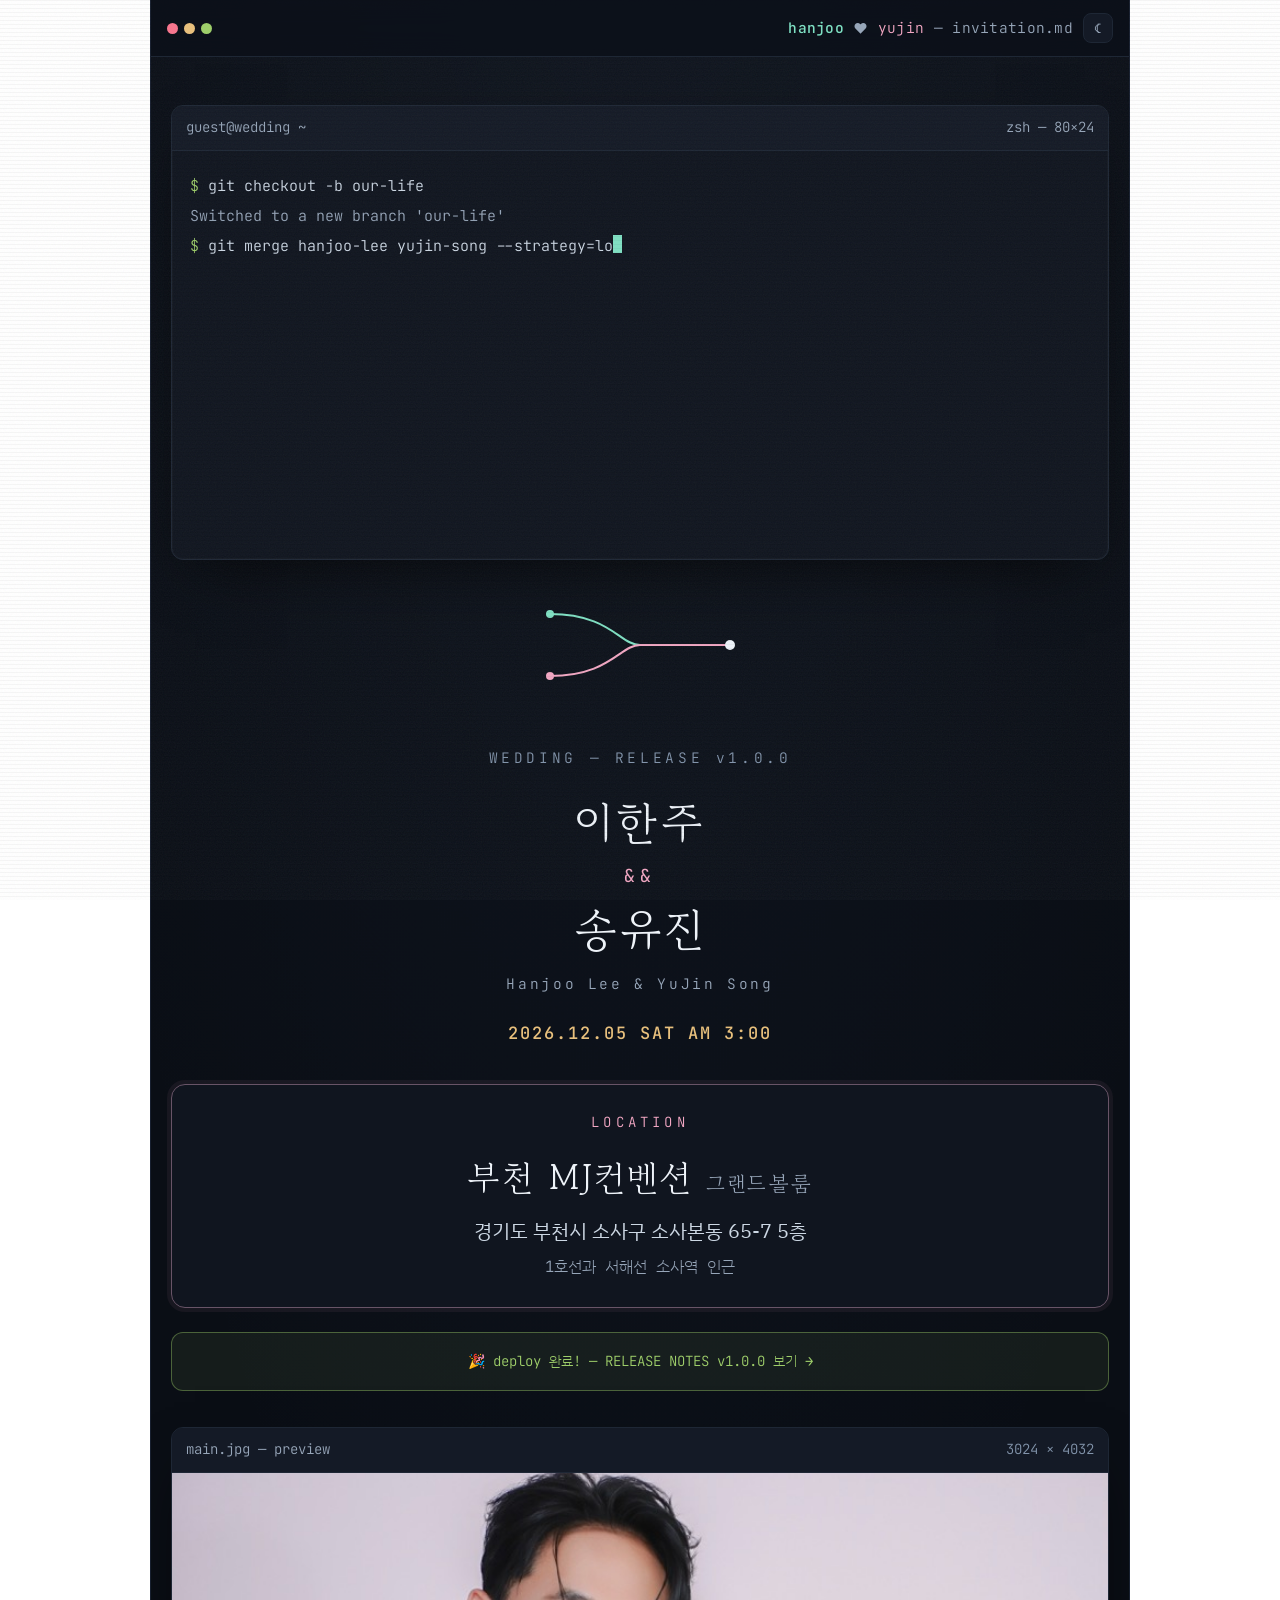
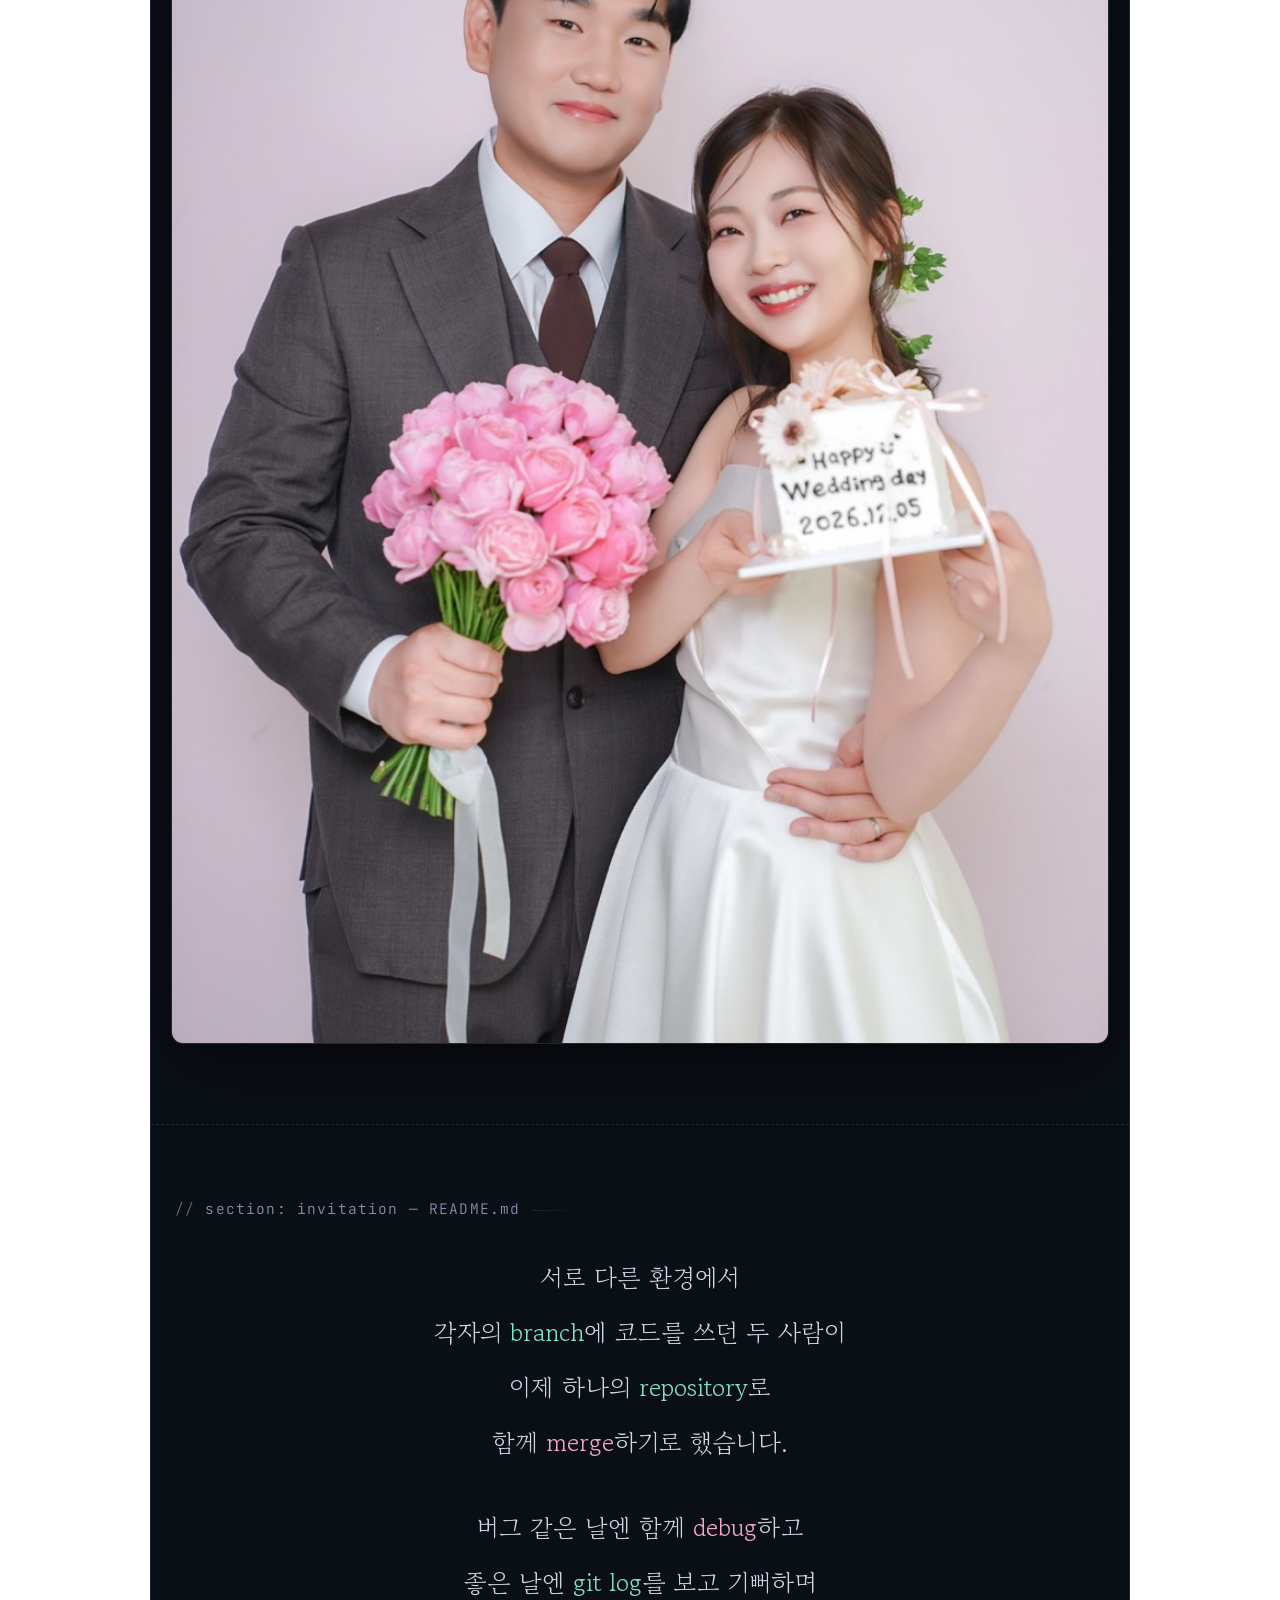
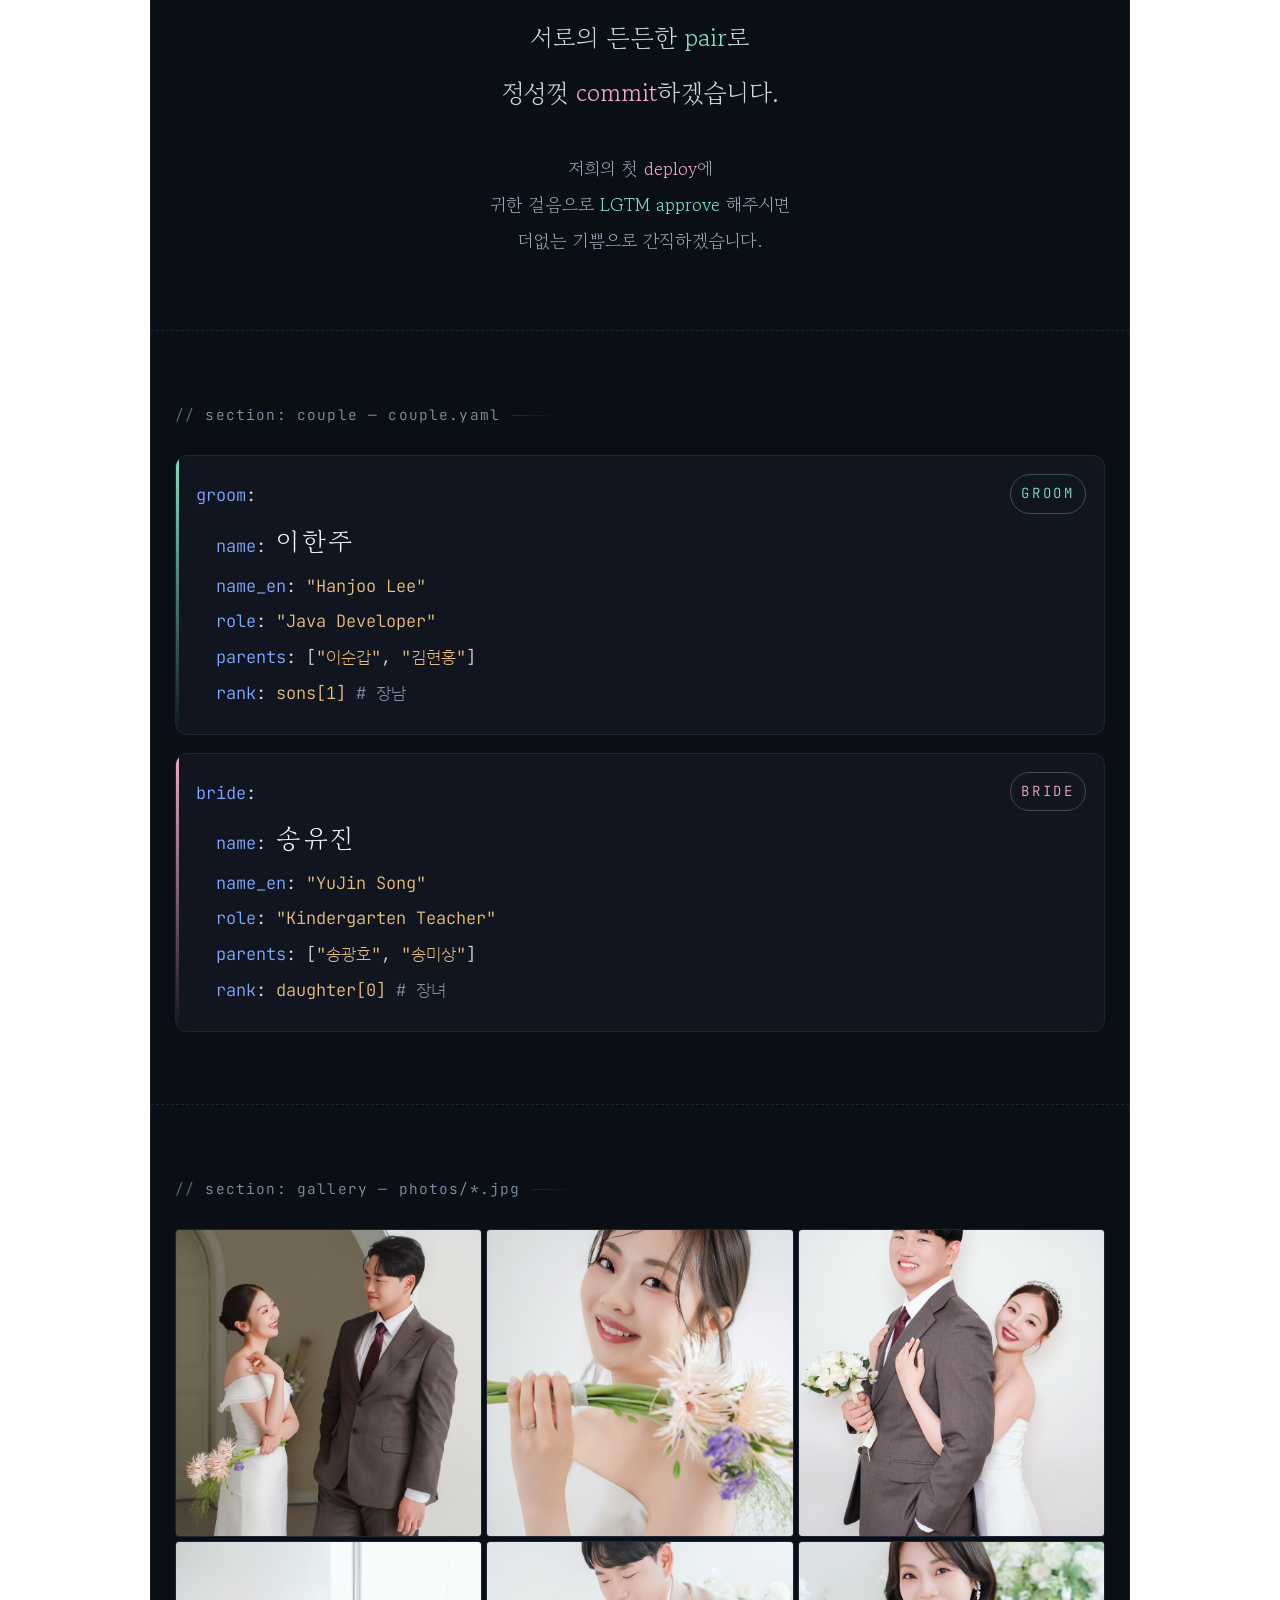
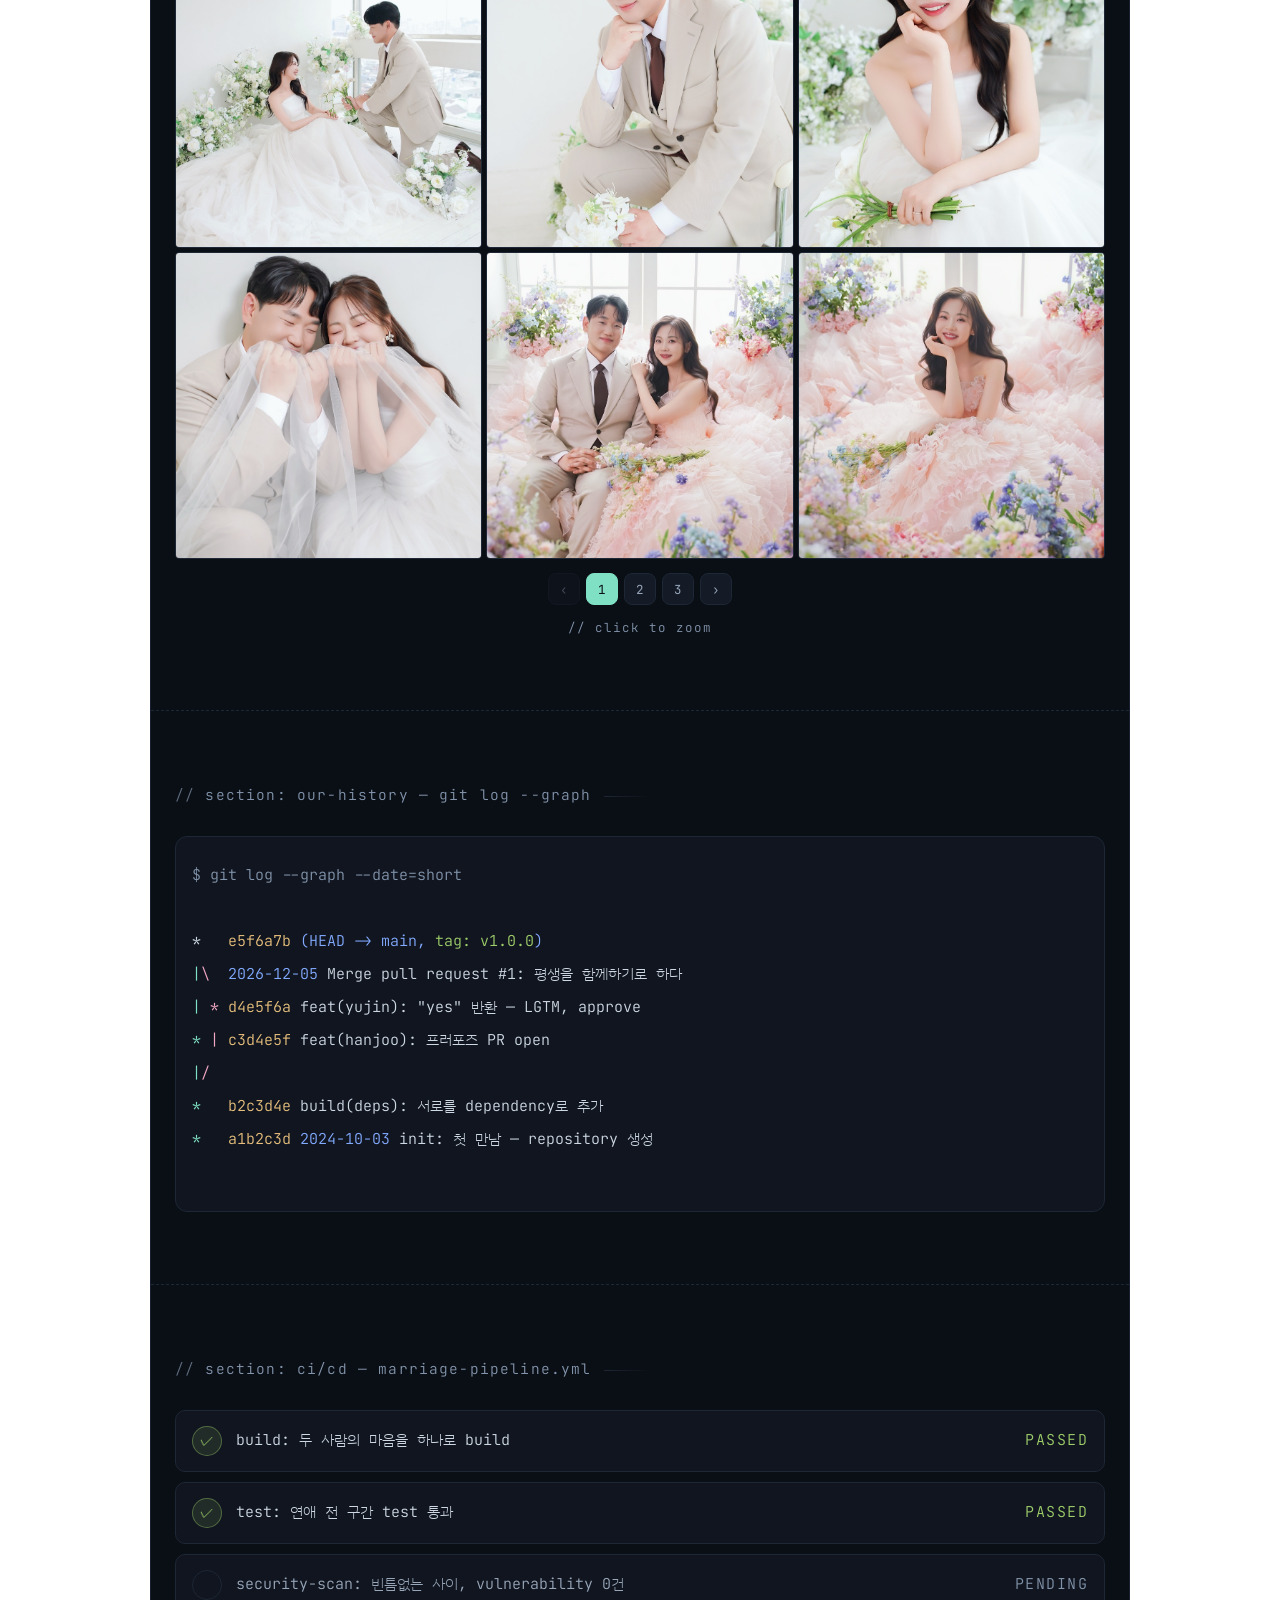
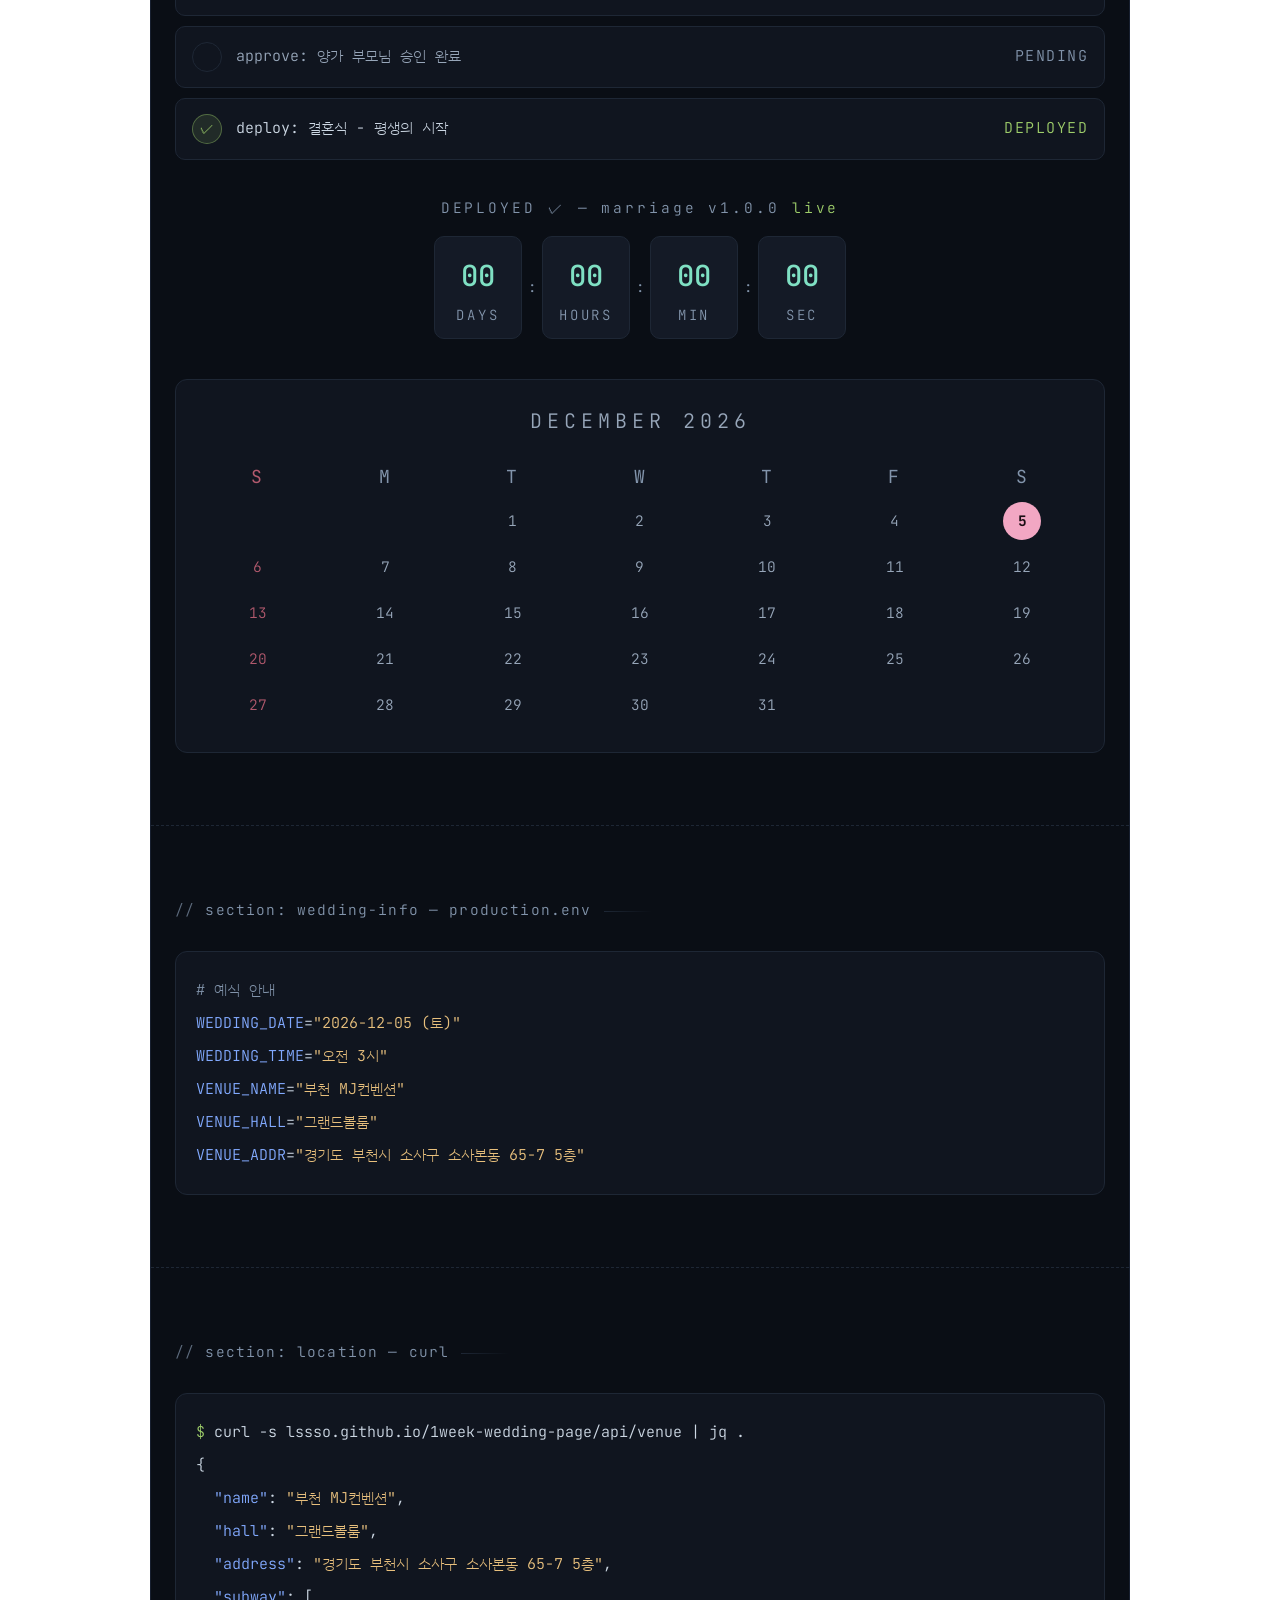
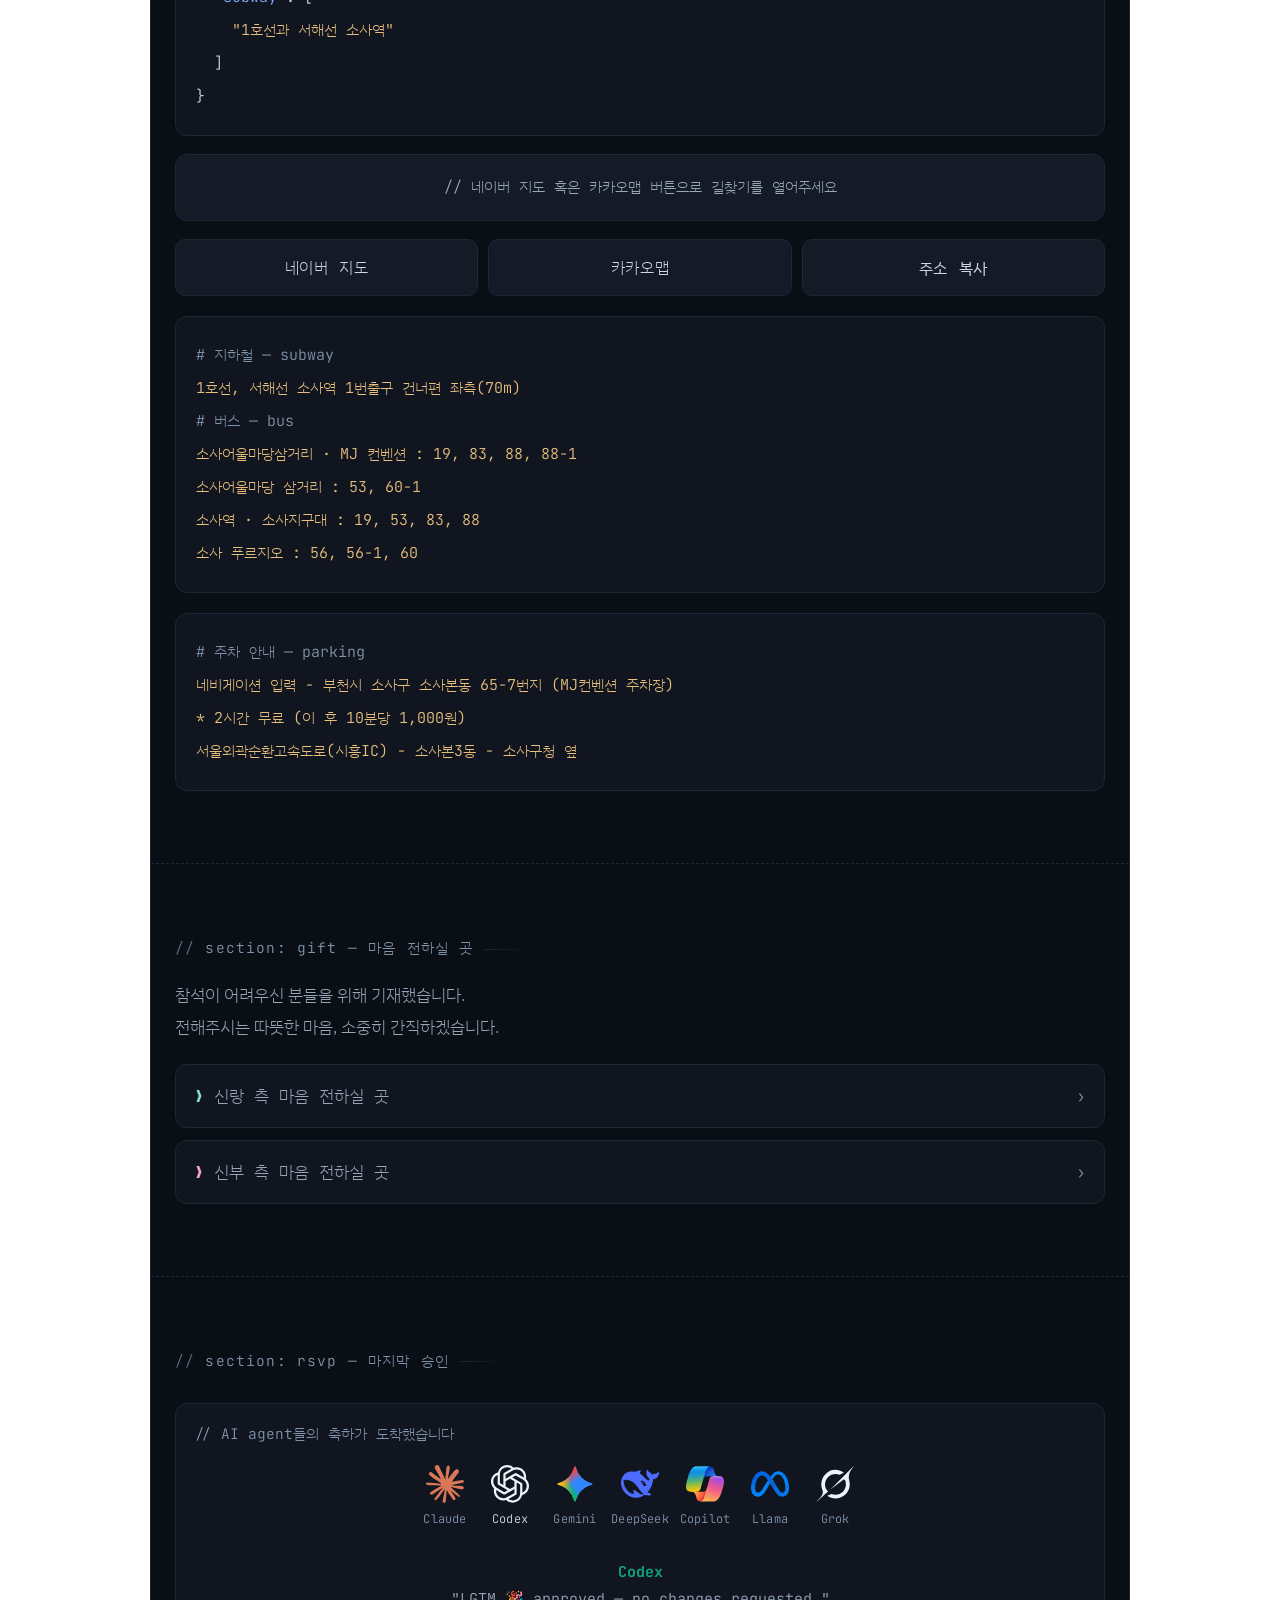
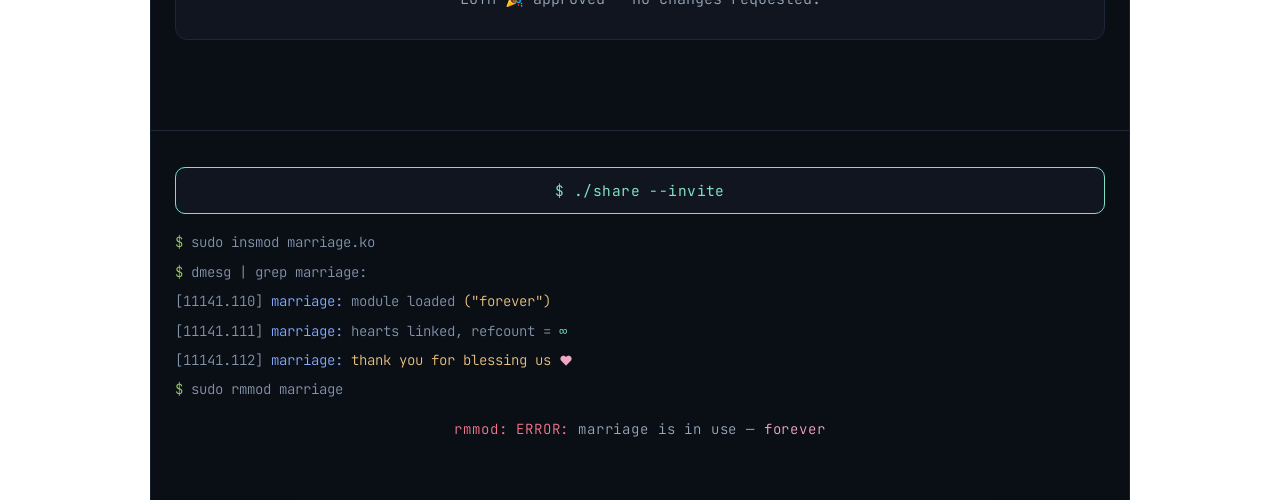
==== commit 8db1ba87: "Redeploy wedding invitation" ====
--- a/developer.html
+++ b/developer.html
@@ -26,7 +26,7 @@
   <link rel="preconnect" href="https://fonts.gstatic.com" crossorigin />
   <link href="https://fonts.googleapis.com/css2?family=JetBrains+Mono:ital,wght@0,300;0,400;0,500;0,700;1,400&family=Gowun+Batang:wght@400;700&family=IBM+Plex+Sans+KR:wght@300;400;500&display=swap" rel="stylesheet" />
 
-  <link rel="stylesheet" href="css/developer.css?v=ceb12e35" />
+  <link rel="stylesheet" href="css/developer.css?v=5af65612" />
 </head>
 
 <body>
@@ -347,8 +347,8 @@
   <button class="lb-next" id="lbNext" type="button" aria-label="다음 사진">›</button>
 </div>
 
-<script src="js/data.js?v=ceb12e35"></script><script src="js/config.js?v=ceb12e35"></script>
-<script src="js/private.js?v=ceb12e35"></script>
-<script src="js/developer.js?v=ceb12e35"></script>
+<script src="js/data.js?v=5af65612"></script><script src="js/config.js?v=5af65612"></script>
+<script src="js/private.js?v=5af65612"></script>
+<script src="js/developer.js?v=5af65612"></script>
 </body>
 </html>
